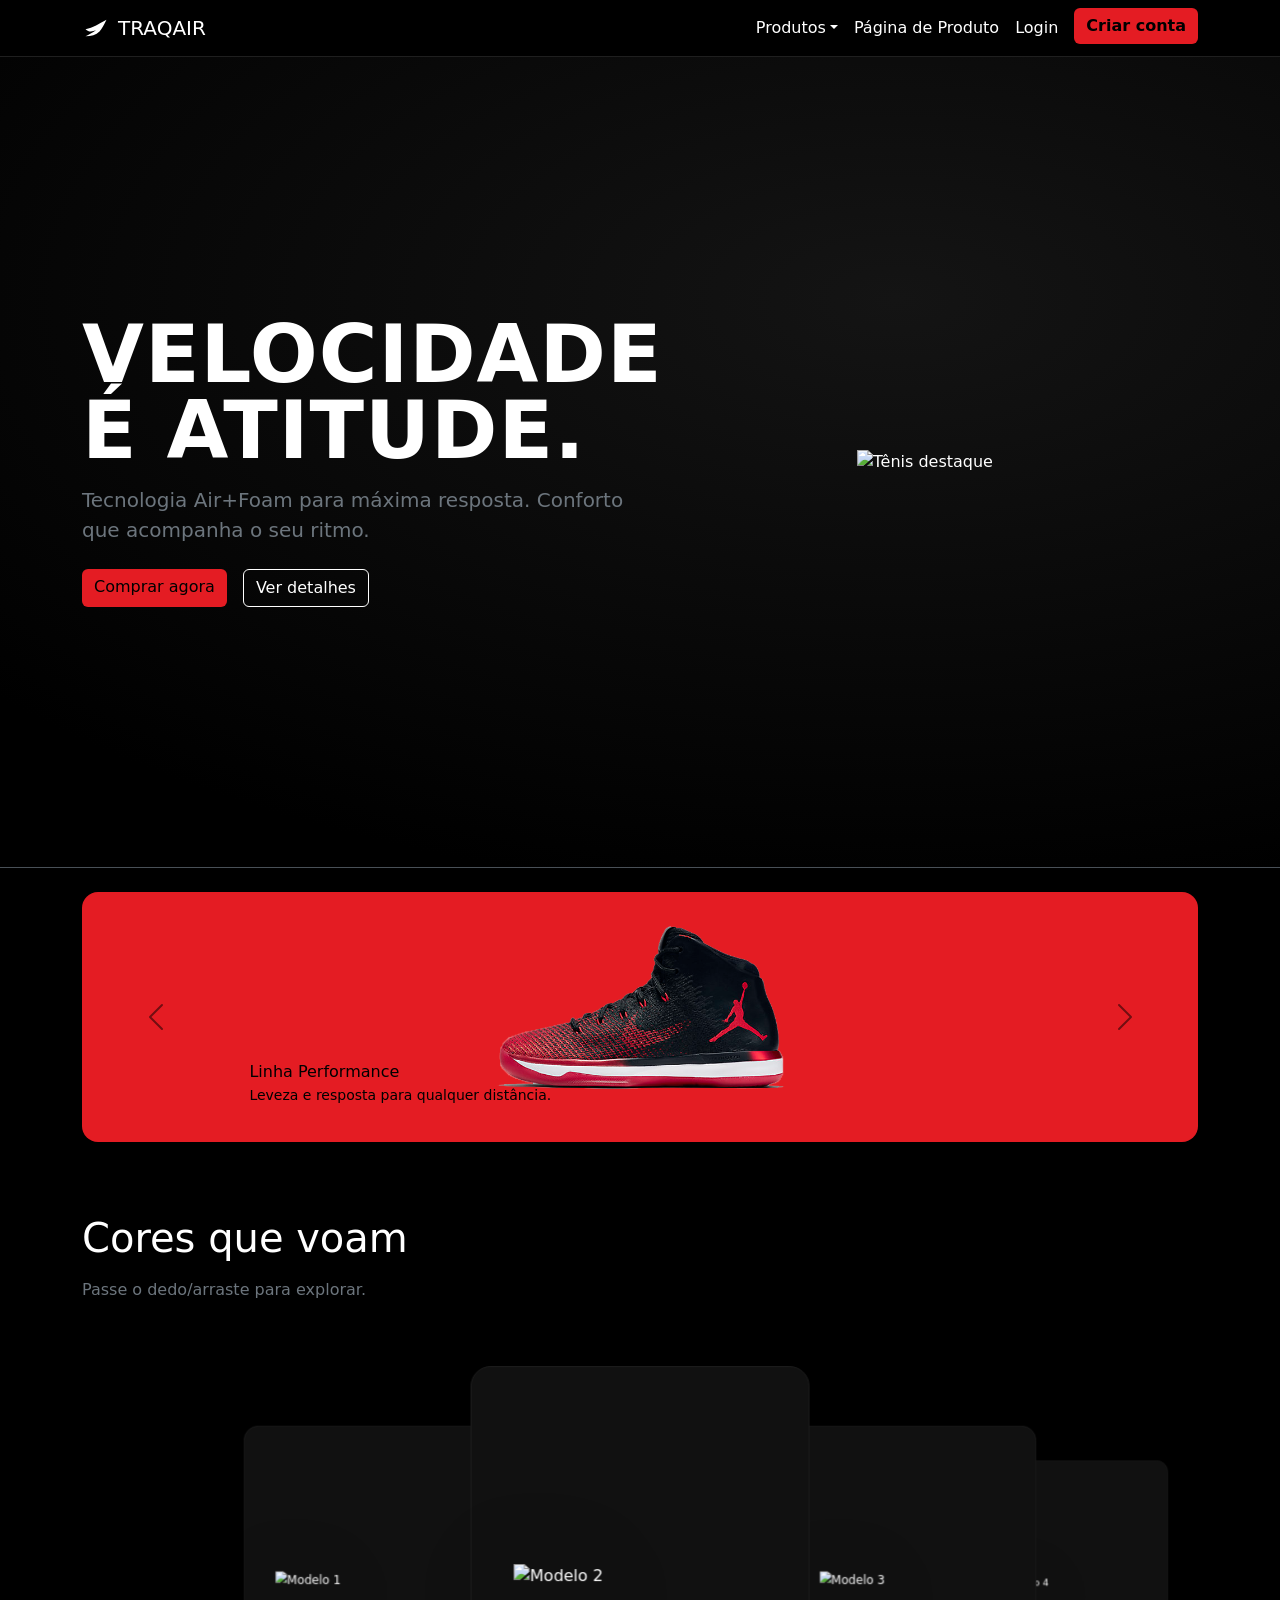
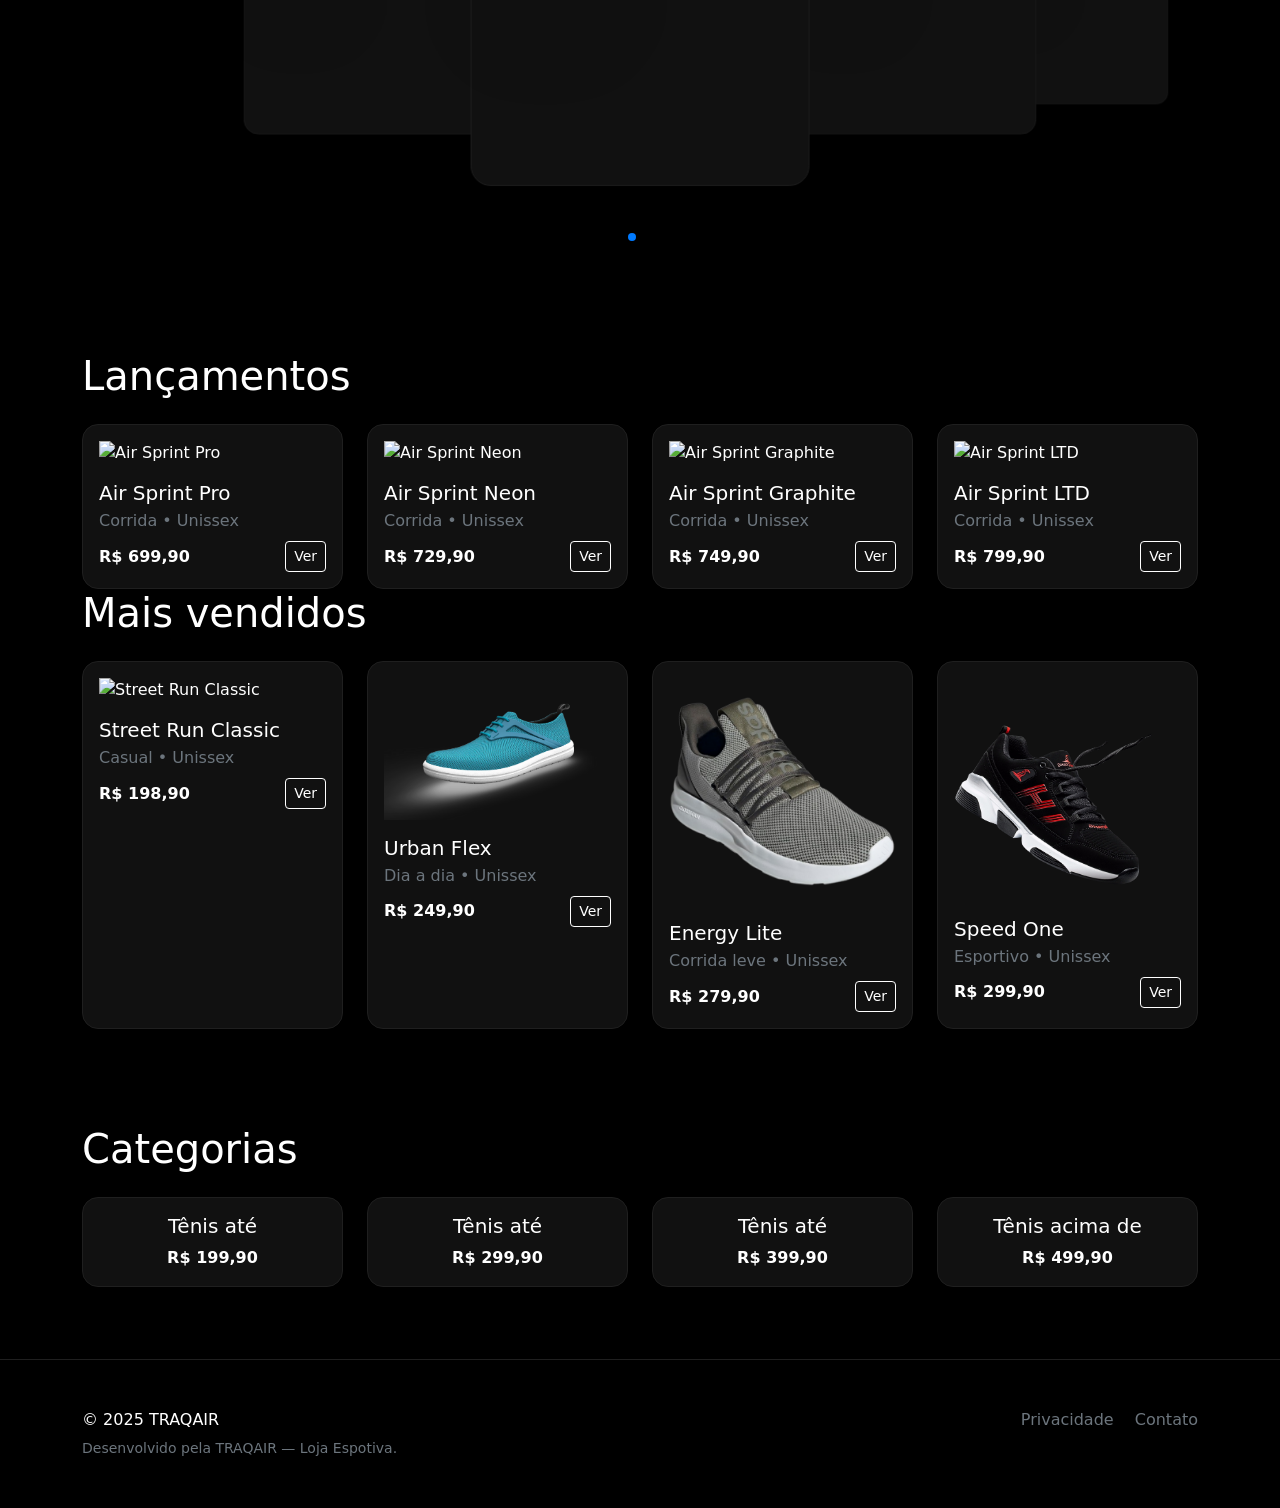
==== HTML/index.html @ 2da1ba77 "index" ====
<!doctype html>
<html lang="pt-br" data-bs-theme="dark">

<head>
  <meta charset="utf-8" />
  <meta name="viewport" content="width=device-width, initial-scale=1" />
  <title>TRAQAIR</title>

  <link rel="icon" type="image/png" href="/imagens/icon-favicon.png">
  <!-- Bootstrap 5 -->
  <link href="https://cdn.jsdelivr.net/npm/bootstrap@5.3.3/dist/css/bootstrap.min.css" rel="stylesheet">

  <!-- Swiper (carrossel moderno) -->
  <link rel="stylesheet" href="https://cdn.jsdelivr.net/npm/swiper@11/swiper-bundle.min.css" />
  <link rel="stylesheet" href="/CSS/style.css">

</head>

<body>

  <!-- NAVBAR -->
  <nav class="navbar navbar-expand-lg sticky-top border-bottom">
    <div class="container">
      <a class="navbar-brand d-flex align-items-center gap-2" href="index.html">
        <svg width="28" height="28" viewBox="0 0 24 24" fill="currentColor" role="img" aria-hidden="true">
          <path d="M3 13c7-1 10-4 18-8-2 4-4 8-6 10-3 3-7 4-12 4 3-1 6-3 9-5-3 1-6 2-9-1z" />
        </svg>
        <span>TRAQAIR</span>
      </a>

      <button class="navbar-toggler border-0" type="button" data-bs-toggle="collapse" data-bs-target="#navMain"
        aria-controls="navMain" aria-expanded="false" aria-label="Alternar navegação">
        <span class="navbar-toggler-icon"></span>
      </button>

      <div class="collapse navbar-collapse" id="navMain">
        <ul class="navbar-nav ms-auto mb-2 mb-lg-0">
          <li class="nav-item dropdown">
            <a class="nav-link dropdown-toggle" href="#" data-bs-toggle="dropdown" aria-expanded="false">Produtos</a>
            <ul class="dropdown-menu">
              <li><a class="dropdown-item" href="#lancamentos">Lançamentos</a></li>
              <li><a class="dropdown-item" href="#mais-vendidos">Mais vendidos</a></li>
              <li><a class="dropdown-item" href="categoria.html">Categorias</a></li>
            </ul>
          </li>
          <li class="nav-item"><a class="nav-link" href="produto.html">Página de Produto</a></li>
          <li class="nav-item"><a class="nav-link" href="#" data-bs-toggle="modal" data-bs-target="#authModal">Login</a></li>
          <li class="nav-item ms-lg-2">
            <a class="btn btn-accent fw-semibold" href="#" data-bs-toggle="modal" data-bs-target="#authModal">Criar conta</a>
          </li>
        </ul>
      </div>
    </div>
  </nav>

  <!-- HERO -->
  <header class="hero">
    <div class="container">
      <div class="row align-items-center g-4">
        <div class="col-12 col-lg-6 order-2 order-lg-1">
          <h1 class="display-1 mb-3">Velocidade<br>é atitude.</h1>
          <p class="lead text-secondary mb-4">Tecnologia Air+Foam para máxima resposta. Conforto que acompanha o seu ritmo.</p>
          <div class="hero-cta d-flex gap-3">
            <a class="btn btn-accent" href="#swiperShow">Comprar agora</a>
            <a class="btn btn-outline-contrast" href="#produto">Ver detalhes</a>
          </div>
        </div>
        <div class="col-12 col-lg-6 order-1 order-lg-2 text-center">
          <img src="https://pngimg.com/uploads/running_shoes/running_shoes_PNG5827.png" alt="Tênis destaque"
            class="img-fluid" loading="lazy">
        </div>
      </div>
    </div>
  </header>

  <!-- CAROUSEL BOOTSTRAP (banners) -->
<section class="py-4 border-top">
  <div id="promoCarousel" class="carousel slide container" data-bs-ride="carousel">
    <div class="carousel-inner rounded-4 overflow-hidden">
      <div class="carousel-item active">
        <div class="d-flex justify-content-center align-items-center" style="height: 250px; background:#e41c23;">
          <img src="/imagens/tenis-teste.png" class="d-block" style="max-height: 275px;" alt="Banner 1">
        </div>
        <div class="carousel-caption bottom-0 text-start">
          <h6 class="mb-1">Linha Performance</h6>
          <p class="small">Leveza e resposta para qualquer distância.</p>
        </div>
      </div>
      <div class="carousel-item">
        <div class="d-flex justify-content-center align-items-center" style="height: 250px; background:#e41c23;">
          <img src="/imagens/AIR+FORCE+1+(GS).png" class="d-block" style="max-height: 348px;
    margin-bottom: 74px;" alt="Banner 2">
        </div>
        <div class="carousel-caption bottom-0 text-start">
          <h6 class="mb-1">Linha Performance</h6>
          <p class="small">Leveza e resposta para qualquer distância.</p>
        </div>
      </div>
      <div class="carousel-item">
        <div class="d-flex justify-content-center align-items-center" style="height: 250px; background:#e41c23;">
          <img src="/imagens/Nike-Azul.webp " class="d-block" style="max-height: 300px;" alt="Banner 2">
        </div>
        <div class="carousel-caption bottom-0 text-start">
          <h6 class="mb-1">Linha Performance</h6>
          <p class="small">Leveza e resposta para qualquer distância.</p>
        </div>
      </div>
    </div>

    <button class="carousel-control-prev" type="button" data-bs-target="#promoCarousel" data-bs-slide="prev">
      <span class="carousel-control-prev-icon" aria-hidden="true"></span>
    </button>
    <button class="carousel-control-next" type="button" data-bs-target="#promoCarousel" data-bs-slide="next">
      <span class="carousel-control-next-icon" aria-hidden="true"></span>
    </button>
  </div>
</section>


  <!-- SWIPER COVERFLOW -->
  <section class="container py-5" id="swiperShow">
    <h2 class="h1 mb-3">Cores que voam</h2>
    <p class="text-secondary mb-4">Passe o dedo/arraste para explorar.</p>

    <div class="swiper mySwiper">
      <div class="swiper-wrapper">
        <div class="swiper-slide"><img src="https://pngimg.com/uploads/running_shoes/running_shoes_PNG5816.png" alt="Modelo 1" loading="lazy"></div>
        <div class="swiper-slide"><img src="https://pngimg.com/uploads/running_shoes/running_shoes_PNG5820.png" alt="Modelo 2" loading="lazy"></div>
        <div class="swiper-slide"><img src="https://pngimg.com/uploads/running_shoes/running_shoes_PNG5817.png" alt="Modelo 3" loading="lazy"></div>
        <div class="swiper-slide"><img src="https://pngimg.com/uploads/running_shoes/running_shoes_PNG5818.png" alt="Modelo 4" loading="lazy"></div>
      </div>
      <div class="swiper-pagination"></div>
    </div>
  </section>

  <!-- PRODUTOS -->
<section class="container py-5" id="lancamentos">
  <h2 class="h1 mb-4">Lançamentos</h2>
  <div class="row g-4">
    <!-- Produto 1 -->
    <div class="col-12 col-sm-6 col-lg-3 produto" data-preco="699.90">
      <div class="product-card p-3">
        <img src="https://pngimg.com/uploads/running_shoes/running_shoes_PNG5819.png" class="w-100 mb-3" alt="Air Sprint Pro" loading="lazy">
        <h3 class="h5 mb-1">Air Sprint Pro</h3>
        <p class="text-secondary mb-2">Corrida • Unissex</p>
        <div class="d-flex justify-content-between align-items-center">
          <strong class="price">R$ 699,90</strong>
          <a href="produto.html?produto=AirSprintPro" class="btn btn-sm btn-outline-contrast">Ver</a>
        </div>
      </div>
    </div>
    <!-- Produto 2 -->
    <div class="col-12 col-sm-6 col-lg-3 produto" data-preco="729.90">
      <div class="product-card p-3">
        <img src="https://pngimg.com/uploads/running_shoes/running_shoes_PNG5821.png" class="w-100 mb-3" alt="Air Sprint Neon" loading="lazy">
        <h3 class="h5 mb-1">Air Sprint Neon</h3>
        <p class="text-secondary mb-2">Corrida • Unissex</p>
        <div class="d-flex justify-content-between align-items-center">
          <strong class="price">R$ 729,90</strong>
          <a href="produto.html?produto=AirSprintNeon" class="btn btn-sm btn-outline-contrast">Ver</a>
        </div>
      </div>
    </div>
    <!-- Produto 3 -->
    <div class="col-12 col-sm-6 col-lg-3 produto" data-preco="749.90">
      <div class="product-card p-3">
        <img src="https://pngimg.com/uploads/running_shoes/running_shoes_PNG5822.png" class="w-100 mb-3" alt="Air Sprint Graphite" loading="lazy">
        <h3 class="h5 mb-1">Air Sprint Graphite</h3>
        <p class="text-secondary mb-2">Corrida • Unissex</p>
        <div class="d-flex justify-content-between align-items-center">
          <strong class="price">R$ 749,90</strong>
          <a href="produto.html?produto=AirSprintGraphite" class="btn btn-sm btn-outline-contrast">Ver</a>
        </div>
      </div>
    </div>
    <!-- Produto 4 -->
    <div class="col-12 col-sm-6 col-lg-3 produto" data-preco="799.90">
      <div class="product-card p-3">
        <img src="https://pngimg.com/uploads/running_shoes/running_shoes_PNG5826.png" class="w-100 mb-3" alt="Air Sprint LTD" loading="lazy">
        <h3 class="h5 mb-1">Air Sprint LTD</h3>
        <p class="text-secondary mb-2">Corrida • Unissex</p>
        <div class="d-flex justify-content-between align-items-center">
          <strong class="price">R$ 799,90</strong>
          <a href="produto.html?produto=AirSprintLTD" class="btn btn-sm btn-outline-contrast">Ver</a>
        </div>
      </div>
    </div>
  </div>

  <h2 class="h1 mb-4" id="mais-vendidos">Mais vendidos</h2>
  <div class="row g-4">
    <div class="col-12 col-sm-6 col-lg-3 produto" data-preco="189.90">
      <div class="product-card p-3">
        <img src="https://pngimg.com/uploads/running_shoes/running_shoes_PNG5827.png" class="w-100 mb-3" alt="Street Run Classic" loading="lazy">
        <h3 class="h5 mb-1">Street Run Classic</h3>
        <p class="text-secondary mb-2">Casual • Unissex</p>
        <div class="d-flex justify-content-between align-items-center">
          <strong class="price">R$ 198,90</strong>
          <a href="#" class="btn btn-sm btn-outline-contrast">Ver</a>
        </div>
      </div>
    </div>
    <div class="col-12 col-sm-6 col-lg-3 produto" data-preco="249.90">
      <div class="product-card p-3">
        <img src="../imagens/UrbanFlex-tenis.png" class="w-100 mb-3" alt="Urban Flex" loading="lazy">
        <h3 class="h5 mb-1">Urban Flex</h3>
        <p class="text-secondary mb-2">Dia a dia • Unissex</p>
        <div class="d-flex justify-content-between align-items-center">
          <strong class="price">R$ 249,90</strong>
          <a href="#" class="btn btn-sm btn-outline-contrast">Ver</a>
        </div>
      </div>
    </div>
    <div class="col-12 col-sm-6 col-lg-3 produto" data-preco="279.90">
      <div class="product-card p-3">
        <img src="/imagens/energy-tenis.png" class="w-100 mb-3" alt="Energy Lite" loading="lazy">
        <h3 class="h5 mb-1">Energy Lite</h3>
        <p class="text-secondary mb-2">Corrida leve • Unissex</p>
        <div class="d-flex justify-content-between align-items-center">
          <strong class="price">R$ 279,90</strong>
          <a href="#" class="btn btn-sm btn-outline-contrast">Ver</a>
        </div>
      </div>
    </div>
    <div class="col-12 col-sm-6 col-lg-3 produto" data-preco="299.90">
      <div class="product-card p-3">
        <img src="/imagens/speed-one.png" class="w-100 mb-3" alt="Speed One" loading="lazy">
        <h3 class="h5 mb-1">Speed One</h3>
        <p class="text-secondary mb-2">Esportivo • Unissex</p>
        <div class="d-flex justify-content-between align-items-center">
          <strong class="price">R$ 299,90</strong>
          <a href="#" class="btn btn-sm btn-outline-contrast">Ver</a>
        </div>
      </div>
    </div>
  </div>
</section>

<section class="container py-5" id="categorias">
  <h2 class="h1 mb-4">Categorias</h2>
  <div class="row g-4">

    <!-- Categoria 1 -->
    <div class="col-12 col-sm-6 col-lg-3">
      <div class="product-card p-3 text-center categoria" data-faixa="ate199">
        <h3 class="h5 mb-2">Tênis até</h3>
        <strong class="price">R$ 199,90</strong>
      </div>
    </div>

    <!-- Categoria 2 -->
    <div class="col-12 col-sm-6 col-lg-3">
      <div class="product-card p-3 text-center categoria" data-faixa="ate299">
        <h3 class="h5 mb-2">Tênis até</h3>
        <strong class="price">R$ 299,90</strong>
      </div>
    </div>

    <!-- Categoria 3 -->
    <div class="col-12 col-sm-6 col-lg-3">
      <div class="product-card p-3 text-center categoria" data-faixa="ate399">
        <h3 class="h5 mb-2">Tênis até</h3>
        <strong class="price">R$ 399,90</strong>
      </div>
    </div>

    <!-- Categoria 4 -->
    <div class="col-12 col-sm-6 col-lg-3">
      <div class="product-card p-3 text-center categoria" data-faixa="acima499">
        <h3 class="h5 mb-2">Tênis acima de</h3>
        <strong class="price">R$ 499,90</strong>
      </div>
    </div>

  </div>

  <!-- Aqui aparecerão os produtos filtrados -->
  <div class="row g-4 mt-4" id="produtos-filtrados"></div>
</section>



  <!-- RODAPÉ -->
  <footer class="py-5">
    <div class="container">
      <div class="row gy-3">
        <div class="col-12 col-md-6">
          <p class="mb-1">© 2025 TRAQAIR</p>
          <small class="text-secondary">Desenvolvido pela TRAQAIR — Loja Espotiva.</small>
        </div>
        <div class="col-12 col-md-6 text-md-end">
          <a href="#" class="me-3 text-decoration-none text-secondary">Privacidade</a>
          <a href="https://github.com/PauloVieira47/Site-Estatico-Traqair.git" class="text-decoration-none text-secondary">Contato</a>
        </div>
      </div>
    </div>
  </footer>



  <!-- MODAL LOGIN/CADASTRO -->
  <div class="modal fade" id="authModal" tabindex="-1" aria-hidden="true">
    <div class="modal-dialog modal-dialog-centered">
      <div class="modal-content" style="background:var(--bg); border:1px solid var(--border);">
        <div class="modal-header">
          <h5 class="modal-title">Entrar ou criar conta</h5>
          <button type="button" class="btn-close" data-bs-dismiss="modal" aria-label="Fechar"></button>
        </div>
        <div class="modal-body">
          <!-- Tabs -->
          <ul class="nav nav-tabs mb-3" role="tablist">
            <li class="nav-item">
              <button class="nav-link active" data-bs-toggle="tab" data-bs-target="#loginTab" role="tab">Login</button>
            </li>
            <li class="nav-item">
              <button class="nav-link" data-bs-toggle="tab" data-bs-target="#signupTab" role="tab">Cadastro</button>
            </li>
          </ul>

          <div class="tab-content">
            <!-- LOGIN -->
            <div class="tab-pane fade show active" id="loginTab" role="tabpanel">
              <form id="loginForm" novalidate>
                <div class="mb-3">
                  <label class="form-label">E-mail</label>
                  <input type="email" class="form-control email-validate" required>
                  <div class="invalid-feedback">Digite um e-mail válido.</div>
                </div>
                <div class="mb-3 position-relative">
                  <label class="form-label">Senha</label>
                  <div class="input-group">
                    <input type="password" class="form-control" required>
                    <button class="btn btn-outline-secondary toggle-password" type="button">👁️</button>
                  </div>
                  <div class="invalid-feedback">Digite sua senha.</div>
                </div>
                <div class="d-flex justify-content-between align-items-center">
                  <button type="submit" class="btn btn-accent">Entrar</button>
                  <a href="#" class="small" data-bs-toggle="modal" data-bs-target="#forgotPasswordModal" data-bs-dismiss="modal">Esqueci minha senha</a>
                </div>
              </form>
            </div>

            <!-- CADASTRO -->
            <div class="tab-pane fade" id="signupTab" role="tabpanel">
              <form id="signupForm" novalidate>
                <div class="row g-3">
                  <div class="col-12 col-md-6">
                    <label class="form-label">Nome</label>
                    <input type="text" class="form-control" required>
                    <div class="invalid-feedback">Digite seu nome.</div>
                  </div>
                  <div class="col-12 col-md-6">
                    <label class="form-label">Sobrenome</label>
                    <input type="text" class="form-control" required>
                    <div class="invalid-feedback">Digite seu sobrenome.</div>
                  </div>
                  <div class="col-12">
                    <label class="form-label">E-mail</label>
                    <input type="email" class="form-control email-validate" required>
                    <div class="invalid-feedback">Digite um e-mail válido.</div>
                  </div>
                 <div class="input-group">
    <input type="password" id="signupPassword" class="form-control" minlength="6" required>
    <button class="btn btn-outline-secondary toggle-password" type="button">👁️</button>
    <div class="invalid-feedback">A senha deve ter pelo menos 6 caracteres.</div>
  </div>
</div>

<div class="col-12">
  <label class="form-label">Confirmar Senha</label>
  <div class="input-group">
    <input type="password" id="signupConfirmPassword" class="form-control" required>
    <button class="btn btn-outline-secondary toggle-password" type="button">👁️</button>
    <div class="invalid-feedback">As senhas não coincidem.</div>
  </div>


                    <div class="invalid-feedback">As senhas não coincidem.</div>
                  </div>
                </div>
                <div class="d-grid mt-3">
                  <button type="submit" class="btn btn-accent">Criar conta</button>
                </div>
              </form>
            </div>
          </div>
        </div>
      </div>
    </div>
  </div>

  <!-- MODAL ESQUECI MINHA SENHA -->
  <div class="modal fade" id="forgotPasswordModal" tabindex="-1" aria-hidden="true">
    <div class="modal-dialog modal-dialog-centered">
      <div class="modal-content" style="background:var(--bg); border:1px solid var(--border);">
        <div class="modal-header">
          <h5 class="modal-title">Recuperar senha</h5>
          <button type="button" class="btn-close" data-bs-dismiss="modal" aria-label="Fechar"></button>
        </div>
        <div class="modal-body">
          <form id="forgotForm" novalidate>
            <div class="mb-3">
           
                    <label class="form-label">E-mail</label>
                   <input type="email" id="forgotEmail" name="email" class="form-control email-validate" required>

                    <div class="invalid-feedback">Digite um e-mail válido.</div>
                  </div>
            </div>
            <div class="d-grid">
              <button type="submit" class="btn btn-accent">Enviar link de recuperação</button>
            </div>
          </form>
          <div class="alert alert-success mt-3 d-none" id="forgotSuccess">
            ✅ Se este e-mail estiver cadastrado, você receberá instruções de recuperação.
          </div>
        </div>
      </div>
    </div>
  </div>

  <!-- JS -->
  <script src="https://cdn.jsdelivr.net/npm/bootstrap@5.3.3/dist/js/bootstrap.bundle.min.js"></script>
  <script src="https://cdn.jsdelivr.net/npm/swiper@11/swiper-bundle.min.js"></script>
  <script src="/JS/script.js"></script>
  <script src="/JS/validacoes.js"></script>
</body>

</html>
---- CSS/style.css ----
/* =========================
   Temas (dark / light)
==========================*/
:root
 {
  --bg: #000;
  --bg-soft: #111;
  --txt: #fff;
  --muted: #bdbdbd;
  --accent: #e41c23;
  --border: #1f1f1f;
  --shadow: rgba(0, 0, 0, .4)
}


/* DARK THEME */
[data-bs-theme="dark"],
:root {
  background-color: #000;
  color: #fff;
}

[data-bs-theme="dark"] html,
[data-bs-theme="dark"] body {
  background: #000;
  color: #fff;
}

[data-bs-theme="dark"] .navbar {
  background-color: #000 !important;
  border-color: #1f1f1f !important;
}

[data-bs-theme="dark"] .navbar,
[data-bs-theme="dark"] .navbar .nav-link,
[data-bs-theme="dark"] .navbar .navbar-brand {
  color: #fff;
}

[data-bs-theme="dark"] .dropdown-menu {
  background: #111;
  color: #fff;
  border-color: #1f1f1f;
  box-shadow: 0 12px 32px rgba(0, 0, 0, .4);
}

[data-bs-theme="dark"] .dropdown-item {
  color: #fff;
}

[data-bs-theme="dark"] .dropdown-item:hover {
  background: rgba(127, 127, 127, .12);
  color: #fff;
}

/* LIGHT THEME */
[data-bs-theme="light"] {
  background-color: #fff;
  color: #111;
}

[data-bs-theme="light"] html,
[data-bs-theme="light"] body {
  background: #fff;
  color: #111;
}

[data-bs-theme="light"] .navbar {
  background-color: #fff !important;
  border-color: #e5e7eb !important;
}

[data-bs-theme="light"] .navbar,
[data-bs-theme="light"] .navbar .nav-link,
[data-bs-theme="light"] .navbar .navbar-brand {
  color: #111;
}

[data-bs-theme="light"] .dropdown-menu {
  background: #f7f7f9;
  color: #111;
  border-color: #e5e7eb;
  box-shadow: 0 12px 32px rgba(0, 0, 0, .08);
}

[data-bs-theme="light"] .dropdown-item {
  color: #111;
}

[data-bs-theme="light"] .dropdown-item:hover {
  background: rgba(127, 127, 127, .12);
  color: #111;
}

/* =========================
   Botões
==========================*/
.btn-accent {
  background: #e41c23;
  color: #000;
  border: none;
}

.btn-accent:hover {
  transform: translateY(-2px);
  box-shadow: 0 8px 24px rgba(228, 28, 35, .35);
}

.btn-outline-contrast {
  background: transparent;
  border: 1px solid currentColor;
}

[data-bs-theme="dark"] .btn-outline-contrast {
  color: #fff;
}

[data-bs-theme="light"] .btn-outline-contrast {
  color: #111;
}

.btn-outline-contrast:hover {
  background: rgba(127, 127, 127, .12);
  color: #fff;
}

/* =========================
   Hero
==========================*/
.hero {
  min-height: 90dvh;
  display: grid;
  place-items: center;
  background: radial-gradient(1200px 600px at 70% 30%, #141414, #000);
  overflow: hidden;
}

[data-bs-theme="light"] .hero {
  background: radial-gradient(1200px 600px at 70% 30%, #f4f5f7, #ffffff);
}

.hero .display-1 {
  font-weight: 900;
  letter-spacing: 1px;
  text-transform: uppercase;
  line-height: .95;
}

/* =========================
   Product Cards
==========================*/
.product-card {
  background: #111;
  border: 1px solid #1f1f1f;
  border-radius: 16px;
  overflow: hidden;
  transition: transform .2s ease, box-shadow .2s ease, border-color .2s ease;
  height: 100%;
}

.product-card:hover {
  transform: translateY(-4px);
  box-shadow: 0 12px 32px rgba(0, 0, 0, .4);
  border-color: rgba(127, 127, 127, .25);
}

.product-card img {
  transition: transform .35s ease;
}

.product-card:hover img {
  transform: scale(1.04) rotate(-.5deg);
}

/* =========================
   Swiper
==========================*/
.swiper {
  width: 100%;
  padding: 40px 0 70px 0;
}

.swiper-slide {
  background: #111;
  border-radius: 20px;
  display: flex;
  align-items: center;
  justify-content: center;
  height: 420px;
  border: 1px solid #1f1f1f;
}

.swiper-slide img {
  width: 75%;
  height: auto;
  object-fit: contain;
  filter: drop-shadow(0 24px 48px rgba(0, 0, 0, .6));
  transition: transform .3s ease;
}

.swiper-slide:hover img {
  transform: translateY(-6px);
}

/* =========================
   Rodapé
==========================*/
footer {
  background: #000;
  border-top: 1px solid #1f1f1f;
}

[data-bs-theme="light"] footer {
  background: #fff;
  border-top: 1px solid #e5e7eb;
}

/* =========================
   Toggle Tema
==========================*/
.theme-toggle {
  position: fixed;
  right: 16px;
  bottom: 16px;
  z-index: 1040;
  background: #fff;
  color: #000;
  border-radius: 999px;
  padding: .6rem .9rem;
  cursor: pointer;
  user-select: none;
  box-shadow: 0 10px 30px rgba(0, 0, 0, .35);
}

[data-bs-theme="light"] .theme-toggle {
  background: #000;
  color: #fff;
}


.modal-content {
  background: var(--bg);
  color: var(--txt);
  border: 1px solid var(--border)
}

.qv-img {
  background: var(--bg-soft);
  border: 1px solid var(--border);
  border-radius: 12px
}
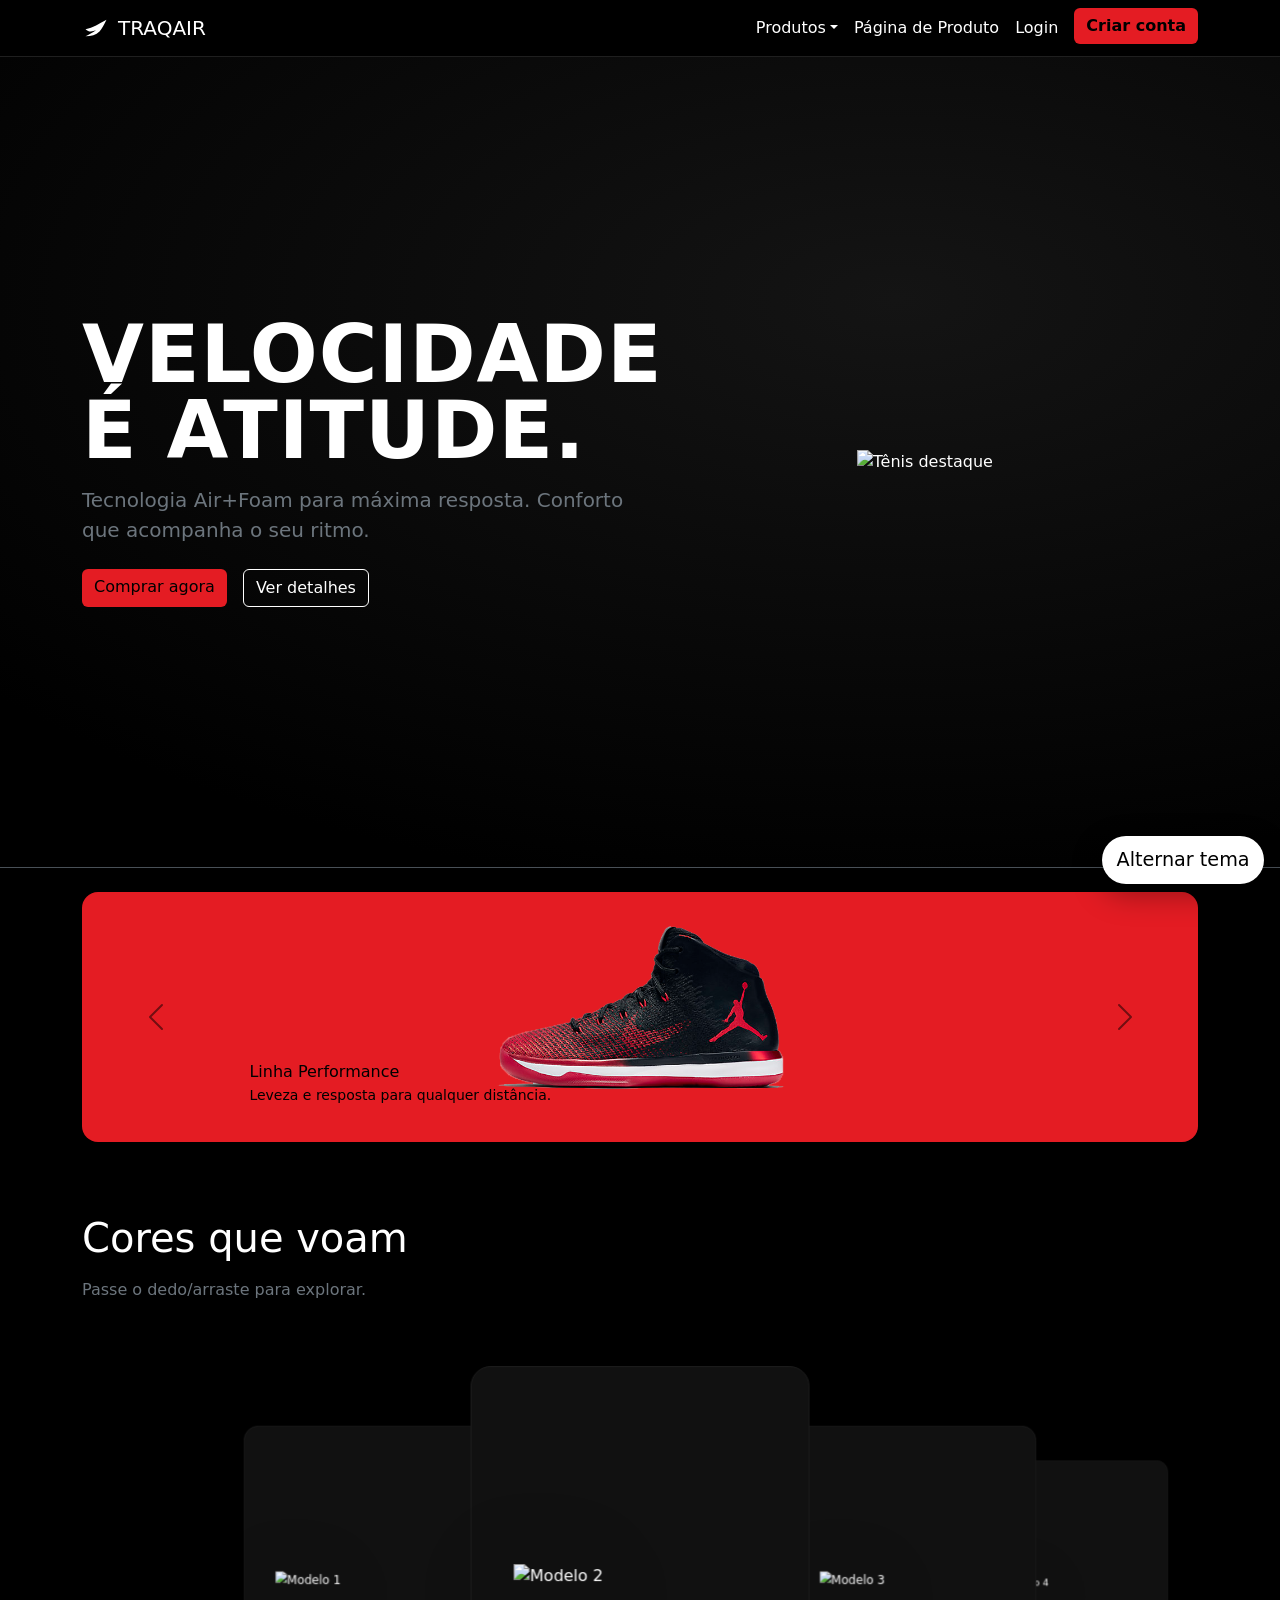
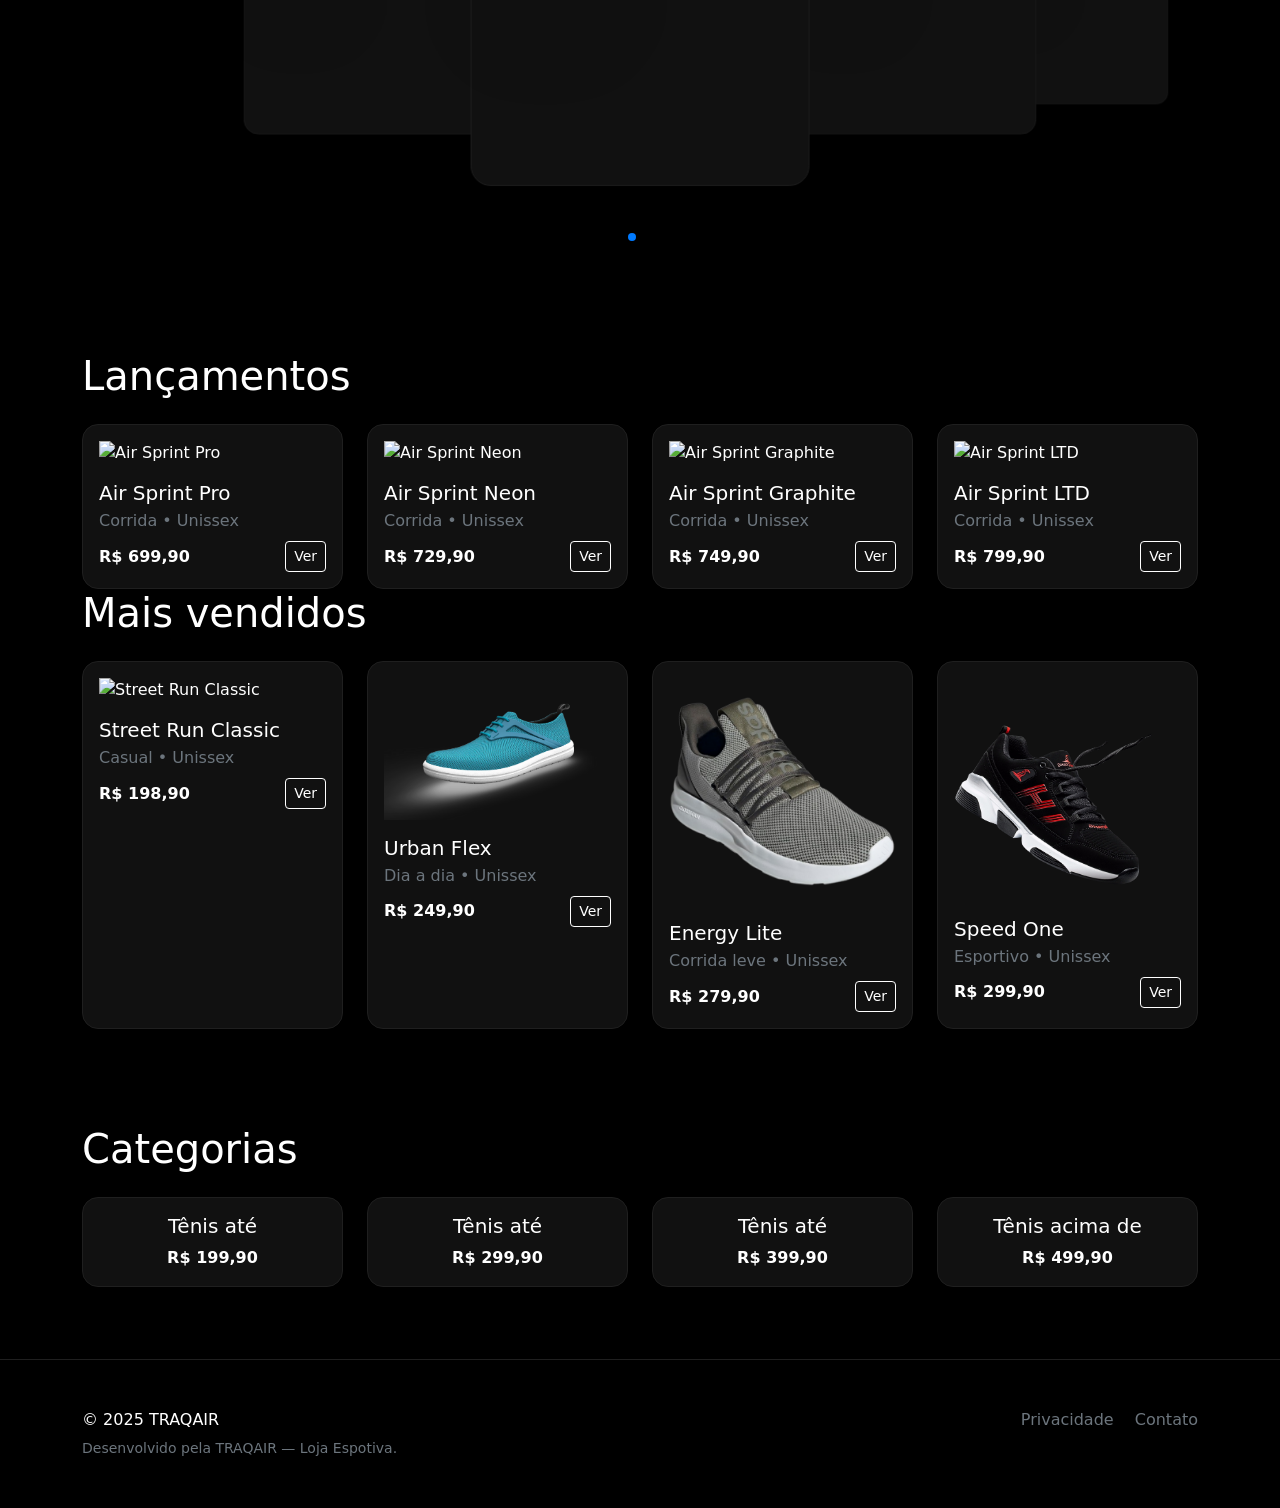
==== commit e9bef0f9: "index" ====
--- a/HTML/index.html
+++ b/HTML/index.html
@@ -79,7 +79,7 @@
     <div class="carousel-inner rounded-4 overflow-hidden">
       <div class="carousel-item active">
         <div class="d-flex justify-content-center align-items-center" style="height: 250px; background:#e41c23;">
-          <img src="/imagens/tenis-teste.png" class="d-block" style="max-height: 275px;" alt="Banner 1">
+          <img src="../imagens/tenis-teste.png" class="d-block" style="max-height: 275px;" alt="Banner 1">
         </div>
         <div class="carousel-caption bottom-0 text-start">
           <h6 class="mb-1">Linha Performance</h6>
@@ -201,6 +201,7 @@
       </div>
     </div>
     <div class="col-12 col-sm-6 col-lg-3 produto" data-preco="249.90">
+
       <div class="product-card p-3">
         <img src="../imagens/UrbanFlex-tenis.png" class="w-100 mb-3" alt="Urban Flex" loading="lazy">
         <h3 class="h5 mb-1">Urban Flex</h3>
@@ -360,6 +361,8 @@
                     <input type="email" class="form-control email-validate" required>
                     <div class="invalid-feedback">Digite um e-mail válido.</div>
                   </div>
+                  
+  <label class="form-label"> Senha</label>
                  <div class="input-group">
     <input type="password" id="signupPassword" class="form-control" minlength="6" required>
     <button class="btn btn-outline-secondary toggle-password" type="button">👁️</button>
@@ -368,7 +371,7 @@
 </div>
 
 <div class="col-12">
-  <label class="form-label">Confirmar Senha</label>
+  <label class="form-label">Confirme sua Senha</label>
   <div class="input-group">
     <input type="password" id="signupConfirmPassword" class="form-control" required>
     <button class="btn btn-outline-secondary toggle-password" type="button">👁️</button>
@@ -420,6 +423,10 @@
     </div>
   </div>
 
+   <!-- Toggle tema -->
+  <div class="theme-toggle" id="themeToggle" role="button" aria-pressed="false" aria-label="Alternar tema">Alternar tema</div>
+
+
   <!-- JS -->
   <script src="https://cdn.jsdelivr.net/npm/bootstrap@5.3.3/dist/js/bootstrap.bundle.min.js"></script>
   <script src="https://cdn.jsdelivr.net/npm/swiper@11/swiper-bundle.min.js"></script>
--- a/CSS/style.css
+++ b/CSS/style.css
@@ -1,17 +1,26 @@
 /* =========================
    Temas (dark / light)
 ==========================*/
-:root
- {
+:root,
+[data-bs-theme="dark"] {
   --bg: #000;
   --bg-soft: #111;
   --txt: #fff;
   --muted: #bdbdbd;
   --accent: #e41c23;
   --border: #1f1f1f;
-  --shadow: rgba(0, 0, 0, .4)
-}
-
+  --shadow: rgba(0,0,0,.4);
+}
+
+[data-bs-theme="light"] {
+  --bg: #fff;
+  --bg-soft: #f7f7f9;
+  --txt: #111;
+  --muted: #6c757d;
+  --accent: #e41c23;
+  --border: #e5e7eb;
+  --shadow: rgba(0,0,0,.08);
+}
 
 /* DARK THEME */
 [data-bs-theme="dark"],
@@ -20,7 +29,6 @@
   color: #fff;
 }
 
-[data-bs-theme="dark"] html,
 [data-bs-theme="dark"] body {
   background: #000;
   color: #fff;
@@ -59,7 +67,6 @@
   color: #111;
 }
 
-[data-bs-theme="light"] html,
 [data-bs-theme="light"] body {
   background: #fff;
   color: #111;
@@ -112,8 +119,10 @@
 }
 
 [data-bs-theme="dark"] .btn-outline-contrast {
-  color: #fff;
-}
+ 
+  color: #fff;
+}
+
 
 [data-bs-theme="light"] .btn-outline-contrast {
   color: #111;
@@ -124,6 +133,10 @@
   color: #fff;
 }
 
+[data-bs-theme="light"] .btn-outline-contrast:hover  {
+  background: #000000 !important;
+  color: #fff;
+}
 /* =========================
    Hero
 ==========================*/
@@ -149,6 +162,14 @@
 /* =========================
    Product Cards
 ==========================*/
+[data-bs-theme="light"] .product-card {
+  background: #fff;
+  border:2px solid #030303;
+}
+[data-bs-theme="light"] .product-card:hover {
+  border:3px solid #030303;
+  box-shadow: 0 12px 32px rgb(0, 0, 0);
+}
 .product-card {
   background: #111;
   border: 1px solid #1f1f1f;
@@ -178,6 +199,11 @@
 .swiper {
   width: 100%;
   padding: 40px 0 70px 0;
+}
+
+[data-bs-theme="light"] .swiper-slide {
+  background: #dddddd;
+  border:2px solid #000000
 }
 
 .swiper-slide {
@@ -230,13 +256,13 @@
   cursor: pointer;
   user-select: none;
   box-shadow: 0 10px 30px rgba(0, 0, 0, .35);
+  font-size: 1.2rem;
 }
 
 [data-bs-theme="light"] .theme-toggle {
   background: #000;
   color: #fff;
 }
-
 
 .modal-content {
   background: var(--bg);
@@ -248,4 +274,4 @@
   background: var(--bg-soft);
   border: 1px solid var(--border);
   border-radius: 12px
-}+}
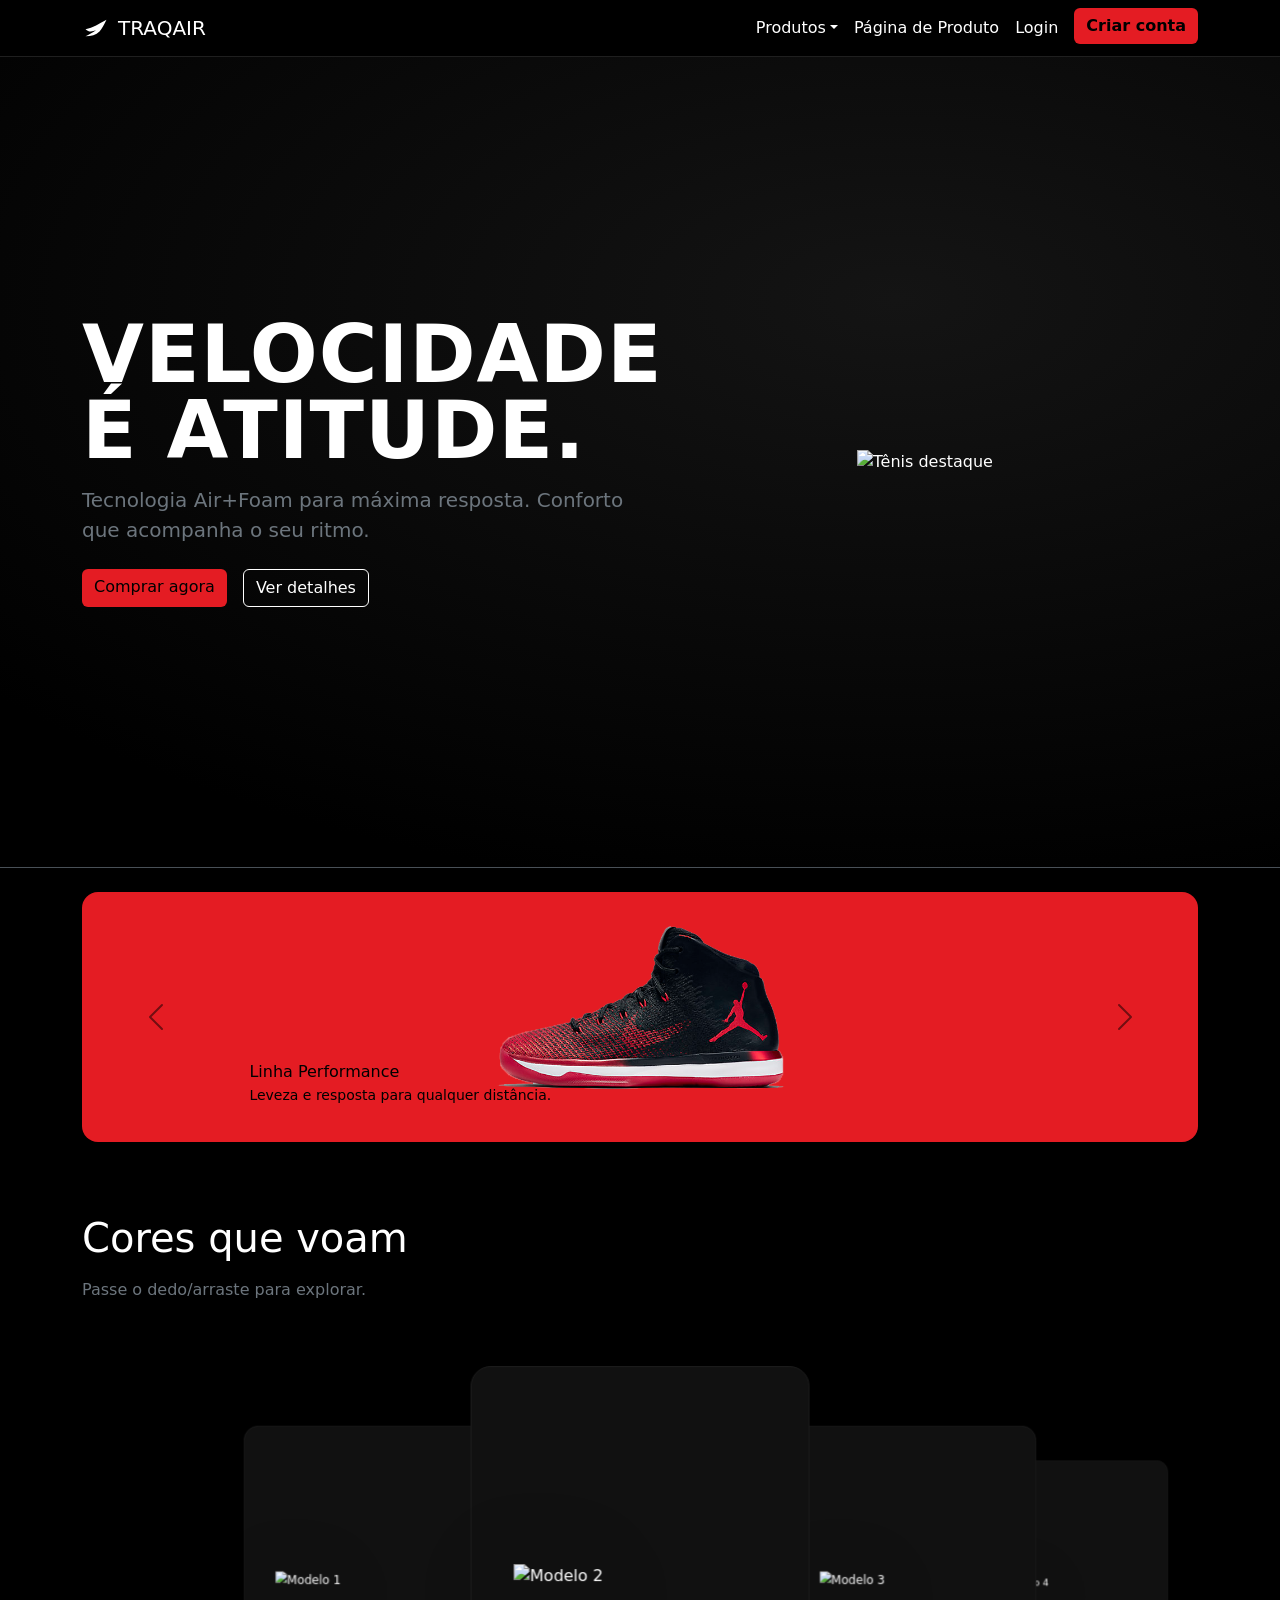
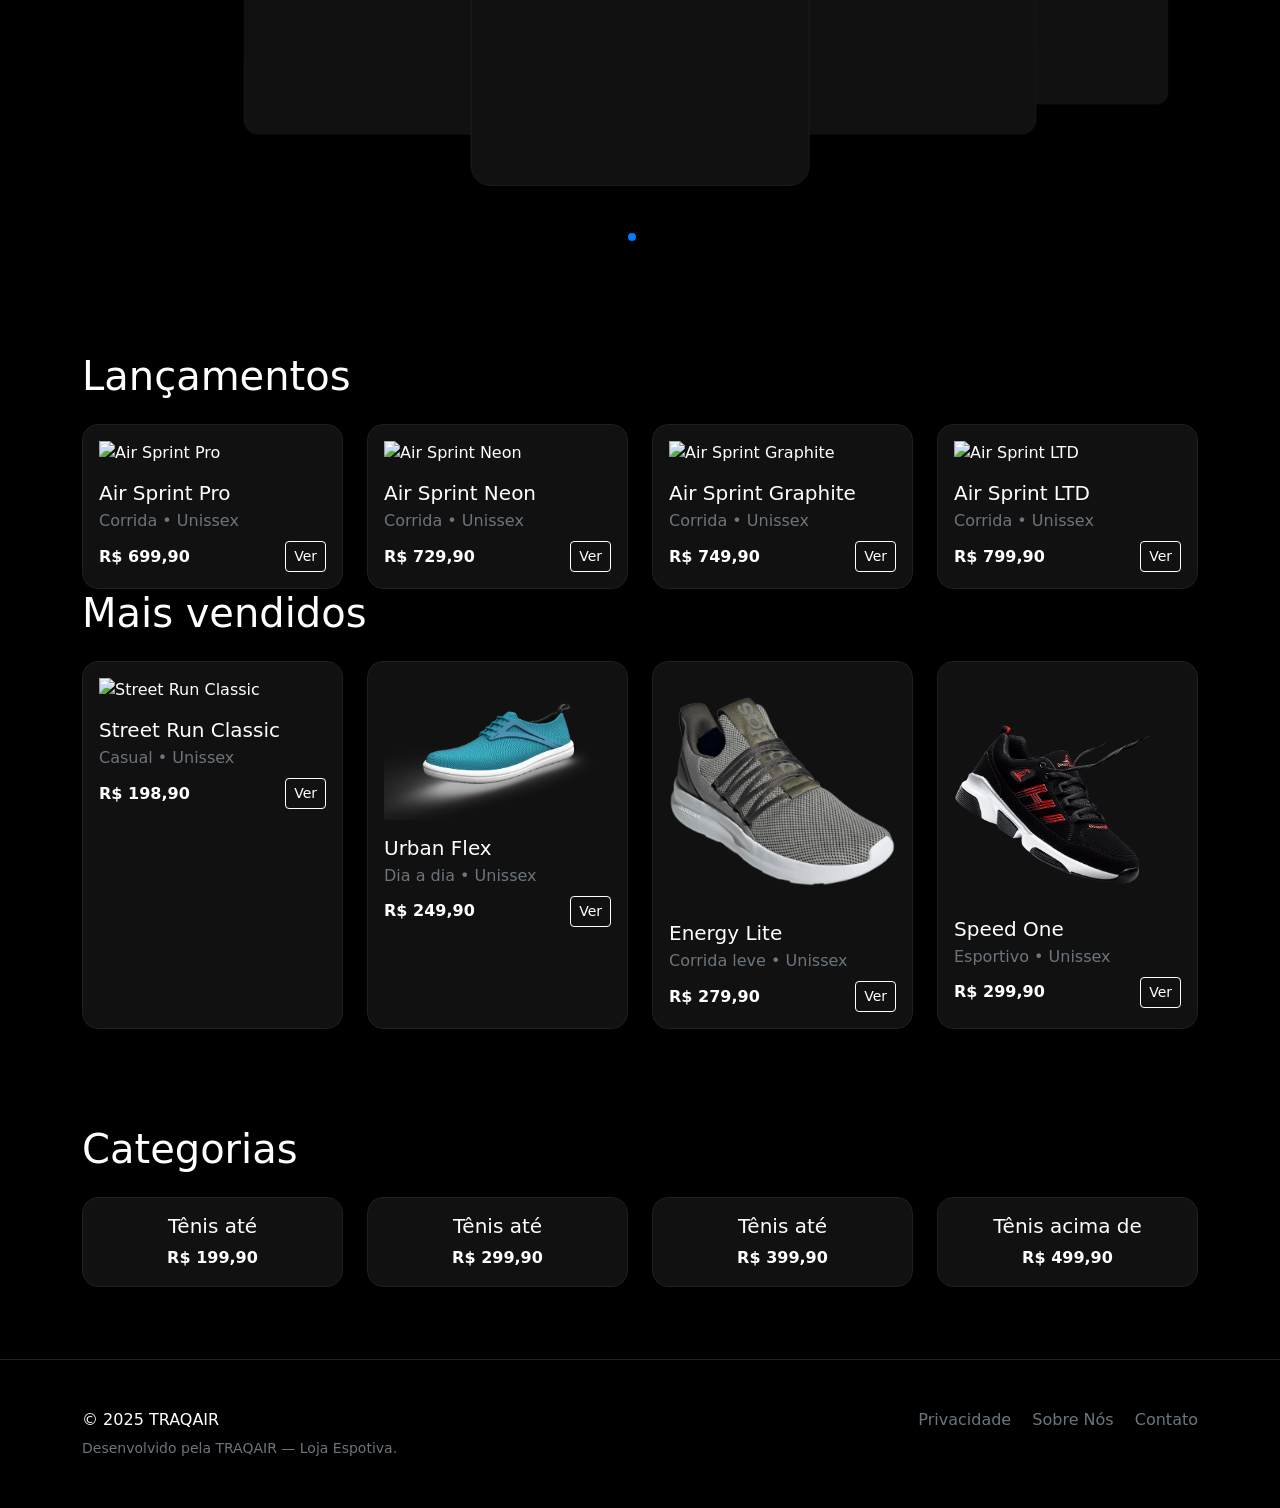
==== commit 792cfe0a: "modificaçoes" ====
--- a/HTML/index.html
+++ b/HTML/index.html
@@ -44,9 +44,11 @@
             </ul>
           </li>
           <li class="nav-item"><a class="nav-link" href="produto.html">Página de Produto</a></li>
-          <li class="nav-item"><a class="nav-link" href="#" data-bs-toggle="modal" data-bs-target="#authModal">Login</a></li>
+          <li class="nav-item"><a class="nav-link" href="#" data-bs-toggle="modal" data-bs-target="#authModal">Login</a>
+          </li>
           <li class="nav-item ms-lg-2">
-            <a class="btn btn-accent fw-semibold" href="#" data-bs-toggle="modal" data-bs-target="#authModal">Criar conta</a>
+            <a class="btn btn-accent fw-semibold" href="#" data-bs-toggle="modal" data-bs-target="#authModal">Criar
+              conta</a>
           </li>
         </ul>
       </div>
@@ -59,10 +61,11 @@
       <div class="row align-items-center g-4">
         <div class="col-12 col-lg-6 order-2 order-lg-1">
           <h1 class="display-1 mb-3">Velocidade<br>é atitude.</h1>
-          <p class="lead text-secondary mb-4">Tecnologia Air+Foam para máxima resposta. Conforto que acompanha o seu ritmo.</p>
+          <p class="lead text-secondary mb-4">Tecnologia Air+Foam para máxima resposta. Conforto que acompanha o seu
+            ritmo.</p>
           <div class="hero-cta d-flex gap-3">
-            <a class="btn btn-accent" href="#swiperShow">Comprar agora</a>
-            <a class="btn btn-outline-contrast" href="#produto">Ver detalhes</a>
+            <a class="btn btn-accent" href="#" data-bs-toggle="modal" data-bs-target="#authModal">Comprar agora</a>
+            <a class="btn btn-outline-contrast" href="#lancamentos">Ver detalhes</a>
           </div>
         </div>
         <div class="col-12 col-lg-6 order-1 order-lg-2 text-center">
@@ -74,47 +77,47 @@
   </header>
 
   <!-- CAROUSEL BOOTSTRAP (banners) -->
-<section class="py-4 border-top">
-  <div id="promoCarousel" class="carousel slide container" data-bs-ride="carousel">
-    <div class="carousel-inner rounded-4 overflow-hidden">
-      <div class="carousel-item active">
-        <div class="d-flex justify-content-center align-items-center" style="height: 250px; background:#e41c23;">
-          <img src="../imagens/tenis-teste.png" class="d-block" style="max-height: 275px;" alt="Banner 1">
-        </div>
-        <div class="carousel-caption bottom-0 text-start">
-          <h6 class="mb-1">Linha Performance</h6>
-          <p class="small">Leveza e resposta para qualquer distância.</p>
-        </div>
-      </div>
-      <div class="carousel-item">
-        <div class="d-flex justify-content-center align-items-center" style="height: 250px; background:#e41c23;">
-          <img src="/imagens/AIR+FORCE+1+(GS).png" class="d-block" style="max-height: 348px;
+  <section class="py-4 border-top">
+    <div id="promoCarousel" class="carousel slide container" data-bs-ride="carousel">
+      <div class="carousel-inner rounded-4 overflow-hidden">
+        <div class="carousel-item active">
+          <div class="d-flex justify-content-center align-items-center" style="height: 250px; background:#e41c23;">
+            <img src="../imagens/tenis-teste.png" class="d-block" style="max-height: 275px;" alt="Banner 1">
+          </div>
+          <div class="carousel-caption bottom-0 text-start">
+            <h6 class="mb-1">Linha Performance</h6>
+            <p class="small">Leveza e resposta para qualquer distância.</p>
+          </div>
+        </div>
+        <div class="carousel-item">
+          <div class="d-flex justify-content-center align-items-center" style="height: 250px; background:#e41c23;">
+            <img src="/imagens/AIR+FORCE+1+(GS).png" class="d-block" style="max-height: 348px;
     margin-bottom: 74px;" alt="Banner 2">
-        </div>
-        <div class="carousel-caption bottom-0 text-start">
-          <h6 class="mb-1">Linha Performance</h6>
-          <p class="small">Leveza e resposta para qualquer distância.</p>
-        </div>
-      </div>
-      <div class="carousel-item">
-        <div class="d-flex justify-content-center align-items-center" style="height: 250px; background:#e41c23;">
-          <img src="/imagens/Nike-Azul.webp " class="d-block" style="max-height: 300px;" alt="Banner 2">
-        </div>
-        <div class="carousel-caption bottom-0 text-start">
-          <h6 class="mb-1">Linha Performance</h6>
-          <p class="small">Leveza e resposta para qualquer distância.</p>
-        </div>
-      </div>
-    </div>
-
-    <button class="carousel-control-prev" type="button" data-bs-target="#promoCarousel" data-bs-slide="prev">
-      <span class="carousel-control-prev-icon" aria-hidden="true"></span>
-    </button>
-    <button class="carousel-control-next" type="button" data-bs-target="#promoCarousel" data-bs-slide="next">
-      <span class="carousel-control-next-icon" aria-hidden="true"></span>
-    </button>
-  </div>
-</section>
+          </div>
+          <div class="carousel-caption bottom-0 text-start">
+            <h6 class="mb-1">Linha Performance</h6>
+            <p class="small">Leveza e resposta para qualquer distância.</p>
+          </div>
+        </div>
+        <div class="carousel-item">
+          <div class="d-flex justify-content-center align-items-center" style="height: 250px; background:#e41c23;">
+            <img src="/imagens/Nike-Azul.webp " class="d-block" style="max-height: 300px;" alt="Banner 2">
+          </div>
+          <div class="carousel-caption bottom-0 text-start">
+            <h6 class="mb-1">Linha Performance</h6>
+            <p class="small">Leveza e resposta para qualquer distância.</p>
+          </div>
+        </div>
+      </div>
+
+      <button class="carousel-control-prev" type="button" data-bs-target="#promoCarousel" data-bs-slide="prev">
+        <span class="carousel-control-prev-icon" aria-hidden="true"></span>
+      </button>
+      <button class="carousel-control-next" type="button" data-bs-target="#promoCarousel" data-bs-slide="next">
+        <span class="carousel-control-next-icon" aria-hidden="true"></span>
+      </button>
+    </div>
+  </section>
 
 
   <!-- SWIPER COVERFLOW -->
@@ -124,160 +127,169 @@
 
     <div class="swiper mySwiper">
       <div class="swiper-wrapper">
-        <div class="swiper-slide"><img src="https://pngimg.com/uploads/running_shoes/running_shoes_PNG5816.png" alt="Modelo 1" loading="lazy"></div>
-        <div class="swiper-slide"><img src="https://pngimg.com/uploads/running_shoes/running_shoes_PNG5820.png" alt="Modelo 2" loading="lazy"></div>
-        <div class="swiper-slide"><img src="https://pngimg.com/uploads/running_shoes/running_shoes_PNG5817.png" alt="Modelo 3" loading="lazy"></div>
-        <div class="swiper-slide"><img src="https://pngimg.com/uploads/running_shoes/running_shoes_PNG5818.png" alt="Modelo 4" loading="lazy"></div>
+        <div class="swiper-slide"><img src="https://pngimg.com/uploads/running_shoes/running_shoes_PNG5816.png"
+            alt="Modelo 1" loading="lazy"></div>
+        <div class="swiper-slide"><img src="https://pngimg.com/uploads/running_shoes/running_shoes_PNG5820.png"
+            alt="Modelo 2" loading="lazy"></div>
+        <div class="swiper-slide"><img src="https://pngimg.com/uploads/running_shoes/running_shoes_PNG5817.png"
+            alt="Modelo 3" loading="lazy"></div>
+        <div class="swiper-slide"><img src="https://pngimg.com/uploads/running_shoes/running_shoes_PNG5818.png"
+            alt="Modelo 4" loading="lazy"></div>
       </div>
       <div class="swiper-pagination"></div>
     </div>
   </section>
 
   <!-- PRODUTOS -->
-<section class="container py-5" id="lancamentos">
-  <h2 class="h1 mb-4">Lançamentos</h2>
-  <div class="row g-4">
-    <!-- Produto 1 -->
-    <div class="col-12 col-sm-6 col-lg-3 produto" data-preco="699.90">
-      <div class="product-card p-3">
-        <img src="https://pngimg.com/uploads/running_shoes/running_shoes_PNG5819.png" class="w-100 mb-3" alt="Air Sprint Pro" loading="lazy">
-        <h3 class="h5 mb-1">Air Sprint Pro</h3>
-        <p class="text-secondary mb-2">Corrida • Unissex</p>
-        <div class="d-flex justify-content-between align-items-center">
-          <strong class="price">R$ 699,90</strong>
-          <a href="produto.html?produto=AirSprintPro" class="btn btn-sm btn-outline-contrast">Ver</a>
-        </div>
-      </div>
-    </div>
-    <!-- Produto 2 -->
-    <div class="col-12 col-sm-6 col-lg-3 produto" data-preco="729.90">
-      <div class="product-card p-3">
-        <img src="https://pngimg.com/uploads/running_shoes/running_shoes_PNG5821.png" class="w-100 mb-3" alt="Air Sprint Neon" loading="lazy">
-        <h3 class="h5 mb-1">Air Sprint Neon</h3>
-        <p class="text-secondary mb-2">Corrida • Unissex</p>
-        <div class="d-flex justify-content-between align-items-center">
-          <strong class="price">R$ 729,90</strong>
-          <a href="produto.html?produto=AirSprintNeon" class="btn btn-sm btn-outline-contrast">Ver</a>
-        </div>
-      </div>
-    </div>
-    <!-- Produto 3 -->
-    <div class="col-12 col-sm-6 col-lg-3 produto" data-preco="749.90">
-      <div class="product-card p-3">
-        <img src="https://pngimg.com/uploads/running_shoes/running_shoes_PNG5822.png" class="w-100 mb-3" alt="Air Sprint Graphite" loading="lazy">
-        <h3 class="h5 mb-1">Air Sprint Graphite</h3>
-        <p class="text-secondary mb-2">Corrida • Unissex</p>
-        <div class="d-flex justify-content-between align-items-center">
-          <strong class="price">R$ 749,90</strong>
-          <a href="produto.html?produto=AirSprintGraphite" class="btn btn-sm btn-outline-contrast">Ver</a>
-        </div>
-      </div>
-    </div>
-    <!-- Produto 4 -->
-    <div class="col-12 col-sm-6 col-lg-3 produto" data-preco="799.90">
-      <div class="product-card p-3">
-        <img src="https://pngimg.com/uploads/running_shoes/running_shoes_PNG5826.png" class="w-100 mb-3" alt="Air Sprint LTD" loading="lazy">
-        <h3 class="h5 mb-1">Air Sprint LTD</h3>
-        <p class="text-secondary mb-2">Corrida • Unissex</p>
-        <div class="d-flex justify-content-between align-items-center">
-          <strong class="price">R$ 799,90</strong>
-          <a href="produto.html?produto=AirSprintLTD" class="btn btn-sm btn-outline-contrast">Ver</a>
-        </div>
-      </div>
-    </div>
-  </div>
-
-  <h2 class="h1 mb-4" id="mais-vendidos">Mais vendidos</h2>
-  <div class="row g-4">
-    <div class="col-12 col-sm-6 col-lg-3 produto" data-preco="189.90">
-      <div class="product-card p-3">
-        <img src="https://pngimg.com/uploads/running_shoes/running_shoes_PNG5827.png" class="w-100 mb-3" alt="Street Run Classic" loading="lazy">
-        <h3 class="h5 mb-1">Street Run Classic</h3>
-        <p class="text-secondary mb-2">Casual • Unissex</p>
-        <div class="d-flex justify-content-between align-items-center">
-          <strong class="price">R$ 198,90</strong>
-          <a href="#" class="btn btn-sm btn-outline-contrast">Ver</a>
-        </div>
-      </div>
-    </div>
-    <div class="col-12 col-sm-6 col-lg-3 produto" data-preco="249.90">
-
-      <div class="product-card p-3">
-        <img src="../imagens/UrbanFlex-tenis.png" class="w-100 mb-3" alt="Urban Flex" loading="lazy">
-        <h3 class="h5 mb-1">Urban Flex</h3>
-        <p class="text-secondary mb-2">Dia a dia • Unissex</p>
-        <div class="d-flex justify-content-between align-items-center">
-          <strong class="price">R$ 249,90</strong>
-          <a href="#" class="btn btn-sm btn-outline-contrast">Ver</a>
-        </div>
-      </div>
-    </div>
-    <div class="col-12 col-sm-6 col-lg-3 produto" data-preco="279.90">
-      <div class="product-card p-3">
-        <img src="/imagens/energy-tenis.png" class="w-100 mb-3" alt="Energy Lite" loading="lazy">
-        <h3 class="h5 mb-1">Energy Lite</h3>
-        <p class="text-secondary mb-2">Corrida leve • Unissex</p>
-        <div class="d-flex justify-content-between align-items-center">
-          <strong class="price">R$ 279,90</strong>
-          <a href="#" class="btn btn-sm btn-outline-contrast">Ver</a>
-        </div>
-      </div>
-    </div>
-    <div class="col-12 col-sm-6 col-lg-3 produto" data-preco="299.90">
-      <div class="product-card p-3">
-        <img src="/imagens/speed-one.png" class="w-100 mb-3" alt="Speed One" loading="lazy">
-        <h3 class="h5 mb-1">Speed One</h3>
-        <p class="text-secondary mb-2">Esportivo • Unissex</p>
-        <div class="d-flex justify-content-between align-items-center">
+  <section class="container py-5" id="lancamentos">
+    <h2 class="h1 mb-4">Lançamentos</h2>
+    <div class="row g-4">
+      <!-- Produto 1 -->
+      <div class="col-12 col-sm-6 col-lg-3 produto" data-preco="699.90">
+        <div class="product-card p-3">
+          <img src="https://pngimg.com/uploads/running_shoes/running_shoes_PNG5819.png" class="w-100 mb-3"
+            alt="Air Sprint Pro" loading="lazy">
+          <h3 class="h5 mb-1">Air Sprint Pro</h3>
+          <p class="text-secondary mb-2">Corrida • Unissex</p>
+          <div class="d-flex justify-content-between align-items-center">
+            <strong class="price">R$ 699,90</strong>
+            <a href="produto.html?produto=AirSprintPro" class="btn btn-sm btn-outline-contrast">Ver</a>
+          </div>
+        </div>
+      </div>
+      <!-- Produto 2 -->
+      <div class="col-12 col-sm-6 col-lg-3 produto" data-preco="729.90">
+        <div class="product-card p-3">
+          <img src="https://pngimg.com/uploads/running_shoes/running_shoes_PNG5821.png" class="w-100 mb-3"
+            alt="Air Sprint Neon" loading="lazy">
+          <h3 class="h5 mb-1">Air Sprint Neon</h3>
+          <p class="text-secondary mb-2">Corrida • Unissex</p>
+          <div class="d-flex justify-content-between align-items-center">
+            <strong class="price">R$ 729,90</strong>
+            <a href="produto.html?produto=AirSprintNeon" class="btn btn-sm btn-outline-contrast">Ver</a>
+          </div>
+        </div>
+      </div>
+      <!-- Produto 3 -->
+      <div class="col-12 col-sm-6 col-lg-3 produto" data-preco="749.90">
+        <div class="product-card p-3">
+          <img src="https://pngimg.com/uploads/running_shoes/running_shoes_PNG5822.png" class="w-100 mb-3"
+            alt="Air Sprint Graphite" loading="lazy">
+          <h3 class="h5 mb-1">Air Sprint Graphite</h3>
+          <p class="text-secondary mb-2">Corrida • Unissex</p>
+          <div class="d-flex justify-content-between align-items-center">
+            <strong class="price">R$ 749,90</strong>
+            <a href="produto.html?produto=AirSprintGraphite" class="btn btn-sm btn-outline-contrast">Ver</a>
+          </div>
+        </div>
+      </div>
+      <!-- Produto 4 -->
+      <div class="col-12 col-sm-6 col-lg-3 produto" data-preco="799.90">
+        <div class="product-card p-3">
+          <img src="https://pngimg.com/uploads/running_shoes/running_shoes_PNG5826.png" class="w-100 mb-3"
+            alt="Air Sprint LTD" loading="lazy">
+          <h3 class="h5 mb-1">Air Sprint LTD</h3>
+          <p class="text-secondary mb-2">Corrida • Unissex</p>
+          <div class="d-flex justify-content-between align-items-center">
+            <strong class="price">R$ 799,90</strong>
+            <a href="produto.html?produto=AirSprintLTD" class="btn btn-sm btn-outline-contrast">Ver</a>
+          </div>
+        </div>
+      </div>
+    </div>
+
+    <h2 class="h1 mb-4" id="mais-vendidos">Mais vendidos</h2>
+    <div class="row g-4">
+      <div class="col-12 col-sm-6 col-lg-3 produto" data-preco="189.90">
+        <div class="product-card p-3">
+          <img src="https://pngimg.com/uploads/running_shoes/running_shoes_PNG5827.png" class="w-100 mb-3"
+            alt="Street Run Classic" loading="lazy">
+          <h3 class="h5 mb-1">Street Run Classic</h3>
+          <p class="text-secondary mb-2">Casual • Unissex</p>
+          <div class="d-flex justify-content-between align-items-center">
+            <strong class="price">R$ 198,90</strong>
+            <a href="#" class="btn btn-sm btn-outline-contrast">Ver</a>
+          </div>
+        </div>
+      </div>
+      <div class="col-12 col-sm-6 col-lg-3 produto" data-preco="249.90">
+
+        <div class="product-card p-3">
+          <img src="../imagens/UrbanFlex-tenis.png" class="w-100 mb-3" alt="Urban Flex" loading="lazy">
+          <h3 class="h5 mb-1">Urban Flex</h3>
+          <p class="text-secondary mb-2">Dia a dia • Unissex</p>
+          <div class="d-flex justify-content-between align-items-center">
+            <strong class="price">R$ 249,90</strong>
+            <a href="#" class="btn btn-sm btn-outline-contrast">Ver</a>
+          </div>
+        </div>
+      </div>
+      <div class="col-12 col-sm-6 col-lg-3 produto" data-preco="279.90">
+        <div class="product-card p-3">
+          <img src="/imagens/energy-tenis.png" class="w-100 mb-3" alt="Energy Lite" loading="lazy">
+          <h3 class="h5 mb-1">Energy Lite</h3>
+          <p class="text-secondary mb-2">Corrida leve • Unissex</p>
+          <div class="d-flex justify-content-between align-items-center">
+            <strong class="price">R$ 279,90</strong>
+            <a href="#" class="btn btn-sm btn-outline-contrast">Ver</a>
+          </div>
+        </div>
+      </div>
+      <div class="col-12 col-sm-6 col-lg-3 produto" data-preco="299.90">
+        <div class="product-card p-3">
+          <img src="/imagens/speed-one.png" class="w-100 mb-3" alt="Speed One" loading="lazy">
+          <h3 class="h5 mb-1">Speed One</h3>
+          <p class="text-secondary mb-2">Esportivo • Unissex</p>
+          <div class="d-flex justify-content-between align-items-center">
+            <strong class="price">R$ 299,90</strong>
+            <a href="#" class="btn btn-sm btn-outline-contrast">Ver</a>
+          </div>
+        </div>
+      </div>
+    </div>
+  </section>
+
+  <section class="container py-5" id="categorias">
+    <h2 class="h1 mb-4">Categorias</h2>
+    <div class="row g-4">
+
+      <!-- Categoria 1 -->
+      <div class="col-12 col-sm-6 col-lg-3">
+        <div class="product-card p-3 text-center categoria" data-faixa="ate199">
+          <h3 class="h5 mb-2">Tênis até</h3>
+          <strong class="price">R$ 199,90</strong>
+        </div>
+      </div>
+
+      <!-- Categoria 2 -->
+      <div class="col-12 col-sm-6 col-lg-3">
+        <div class="product-card p-3 text-center categoria" data-faixa="ate299">
+          <h3 class="h5 mb-2">Tênis até</h3>
           <strong class="price">R$ 299,90</strong>
-          <a href="#" class="btn btn-sm btn-outline-contrast">Ver</a>
-        </div>
-      </div>
-    </div>
-  </div>
-</section>
-
-<section class="container py-5" id="categorias">
-  <h2 class="h1 mb-4">Categorias</h2>
-  <div class="row g-4">
-
-    <!-- Categoria 1 -->
-    <div class="col-12 col-sm-6 col-lg-3">
-      <div class="product-card p-3 text-center categoria" data-faixa="ate199">
-        <h3 class="h5 mb-2">Tênis até</h3>
-        <strong class="price">R$ 199,90</strong>
-      </div>
-    </div>
-
-    <!-- Categoria 2 -->
-    <div class="col-12 col-sm-6 col-lg-3">
-      <div class="product-card p-3 text-center categoria" data-faixa="ate299">
-        <h3 class="h5 mb-2">Tênis até</h3>
-        <strong class="price">R$ 299,90</strong>
-      </div>
-    </div>
-
-    <!-- Categoria 3 -->
-    <div class="col-12 col-sm-6 col-lg-3">
-      <div class="product-card p-3 text-center categoria" data-faixa="ate399">
-        <h3 class="h5 mb-2">Tênis até</h3>
-        <strong class="price">R$ 399,90</strong>
-      </div>
-    </div>
-
-    <!-- Categoria 4 -->
-    <div class="col-12 col-sm-6 col-lg-3">
-      <div class="product-card p-3 text-center categoria" data-faixa="acima499">
-        <h3 class="h5 mb-2">Tênis acima de</h3>
-        <strong class="price">R$ 499,90</strong>
-      </div>
-    </div>
-
-  </div>
-
-  <!-- Aqui aparecerão os produtos filtrados -->
-  <div class="row g-4 mt-4" id="produtos-filtrados"></div>
-</section>
+        </div>
+      </div>
+
+      <!-- Categoria 3 -->
+      <div class="col-12 col-sm-6 col-lg-3">
+        <div class="product-card p-3 text-center categoria" data-faixa="ate399">
+          <h3 class="h5 mb-2">Tênis até</h3>
+          <strong class="price">R$ 399,90</strong>
+        </div>
+      </div>
+
+      <!-- Categoria 4 -->
+      <div class="col-12 col-sm-6 col-lg-3">
+        <div class="product-card p-3 text-center categoria" data-faixa="acima499">
+          <h3 class="h5 mb-2">Tênis acima de</h3>
+          <strong class="price">R$ 499,90</strong>
+        </div>
+      </div>
+
+    </div>
+
+    <!-- Aqui aparecerão os produtos filtrados -->
+    <div class="row g-4 mt-4" id="produtos-filtrados"></div>
+  </section>
 
 
 
@@ -290,8 +302,10 @@
           <small class="text-secondary">Desenvolvido pela TRAQAIR — Loja Espotiva.</small>
         </div>
         <div class="col-12 col-md-6 text-md-end">
-          <a href="#" class="me-3 text-decoration-none text-secondary">Privacidade</a>
-          <a href="https://github.com/PauloVieira47/Site-Estatico-Traqair.git" class="text-decoration-none text-secondary">Contato</a>
+          <a href="politica.html" class="me-3 text-decoration-none text-secondary">Privacidade</a>
+           <a href="sobre.html" class="me-3 text-decoration-none text-secondary">Sobre Nós</a>
+          <a href="https://github.com/PauloVieira47/Site-Estatico-Traqair.git"
+            class="text-decoration-none text-secondary">Contato</a>
         </div>
       </div>
     </div>
@@ -337,7 +351,8 @@
                 </div>
                 <div class="d-flex justify-content-between align-items-center">
                   <button type="submit" class="btn btn-accent">Entrar</button>
-                  <a href="#" class="small" data-bs-toggle="modal" data-bs-target="#forgotPasswordModal" data-bs-dismiss="modal">Esqueci minha senha</a>
+                  <a href="#" class="small" data-bs-toggle="modal" data-bs-target="#forgotPasswordModal"
+                    data-bs-dismiss="modal">Esqueci minha senha</a>
                 </div>
               </form>
             </div>
@@ -361,36 +376,36 @@
                     <input type="email" class="form-control email-validate" required>
                     <div class="invalid-feedback">Digite um e-mail válido.</div>
                   </div>
-                  
-  <label class="form-label"> Senha</label>
-                 <div class="input-group">
-    <input type="password" id="signupPassword" class="form-control" minlength="6" required>
-    <button class="btn btn-outline-secondary toggle-password" type="button">👁️</button>
-    <div class="invalid-feedback">A senha deve ter pelo menos 6 caracteres.</div>
+
+                  <label class="form-label"> Senha</label>
+                  <div class="input-group">
+                    <input type="password" id="signupPassword" class="form-control" minlength="6" required>
+                    <button class="btn btn-outline-secondary toggle-password" type="button">👁️</button>
+                    <div class="invalid-feedback">A senha deve ter pelo menos 6 caracteres.</div>
+                  </div>
+                </div>
+
+                <div class="col-12">
+                  <label class="form-label">Confirme sua Senha</label>
+                  <div class="input-group">
+                    <input type="password" id="signupConfirmPassword" class="form-control" required>
+                    <button class="btn btn-outline-secondary toggle-password" type="button">👁️</button>
+                    <div class="invalid-feedback">As senhas não coincidem.</div>
+                  </div>
+
+
+                  <div class="invalid-feedback">As senhas não coincidem.</div>
+                </div>
+            </div>
+            <div class="d-grid mt-3">
+              <button type="submit" class="btn btn-accent">Criar conta</button>
+            </div>
+            </form>
+          </div>
+        </div>
+      </div>
+    </div>
   </div>
-</div>
-
-<div class="col-12">
-  <label class="form-label">Confirme sua Senha</label>
-  <div class="input-group">
-    <input type="password" id="signupConfirmPassword" class="form-control" required>
-    <button class="btn btn-outline-secondary toggle-password" type="button">👁️</button>
-    <div class="invalid-feedback">As senhas não coincidem.</div>
-  </div>
-
-
-                    <div class="invalid-feedback">As senhas não coincidem.</div>
-                  </div>
-                </div>
-                <div class="d-grid mt-3">
-                  <button type="submit" class="btn btn-accent">Criar conta</button>
-                </div>
-              </form>
-            </div>
-          </div>
-        </div>
-      </div>
-    </div>
   </div>
 
   <!-- MODAL ESQUECI MINHA SENHA -->
@@ -404,28 +419,26 @@
         <div class="modal-body">
           <form id="forgotForm" novalidate>
             <div class="mb-3">
-           
-                    <label class="form-label">E-mail</label>
-                   <input type="email" id="forgotEmail" name="email" class="form-control email-validate" required>
-
-                    <div class="invalid-feedback">Digite um e-mail válido.</div>
-                  </div>
+
+              <label class="form-label">E-mail</label>
+              <input type="email" id="forgotEmail" name="email" class="form-control email-validate" required>
+
+              <div class="invalid-feedback">Digite um e-mail válido.</div>
             </div>
-            <div class="d-grid">
-              <button type="submit" class="btn btn-accent">Enviar link de recuperação</button>
-            </div>
-          </form>
-          <div class="alert alert-success mt-3 d-none" id="forgotSuccess">
-            ✅ Se este e-mail estiver cadastrado, você receberá instruções de recuperação.
-          </div>
+        </div>
+        <div class="d-grid">
+          <button type="submit" class="btn btn-accent">Enviar link de recuperação</button>
+        </div>
+        </form>
+        <div class="alert alert-success mt-3 d-none" id="forgotSuccess">
+          ✅ Se este e-mail estiver cadastrado, você receberá instruções de recuperação.
         </div>
       </div>
     </div>
   </div>
-
-   <!-- Toggle tema -->
-  <div class="theme-toggle" id="themeToggle" role="button" aria-pressed="false" aria-label="Alternar tema">Alternar tema</div>
-
+  </div>
+
+  <!-- Toggle tema -->
 
   <!-- JS -->
   <script src="https://cdn.jsdelivr.net/npm/bootstrap@5.3.3/dist/js/bootstrap.bundle.min.js"></script>
@@ -434,4 +447,4 @@
   <script src="/JS/validacoes.js"></script>
 </body>
 
-</html>
+</html>
--- a/CSS/style.css
+++ b/CSS/style.css
@@ -1,6 +1,4 @@
-/* =========================
-   Temas (dark / light)
-==========================*/
+
 :root,
 [data-bs-theme="dark"] {
   --bg: #000;
@@ -22,7 +20,6 @@
   --shadow: rgba(0,0,0,.08);
 }
 
-/* DARK THEME */
 [data-bs-theme="dark"],
 :root {
   background-color: #000;
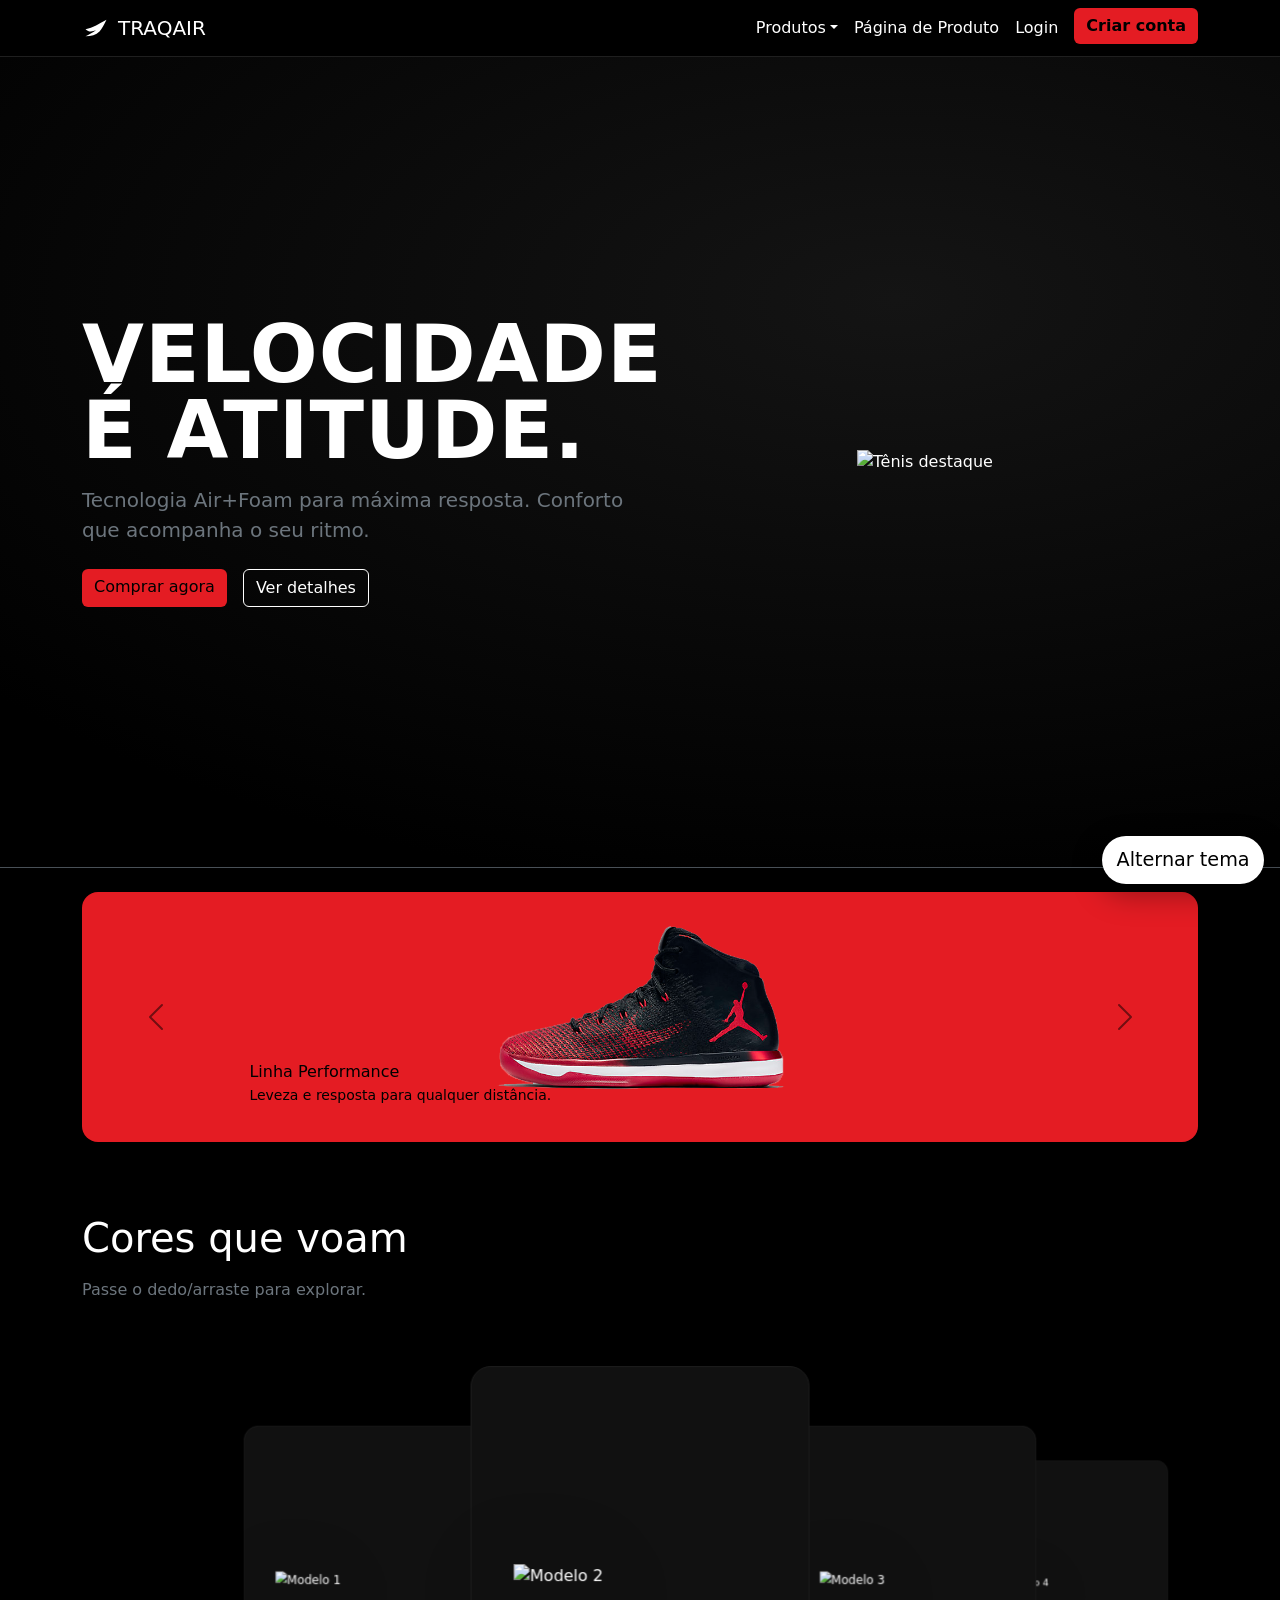
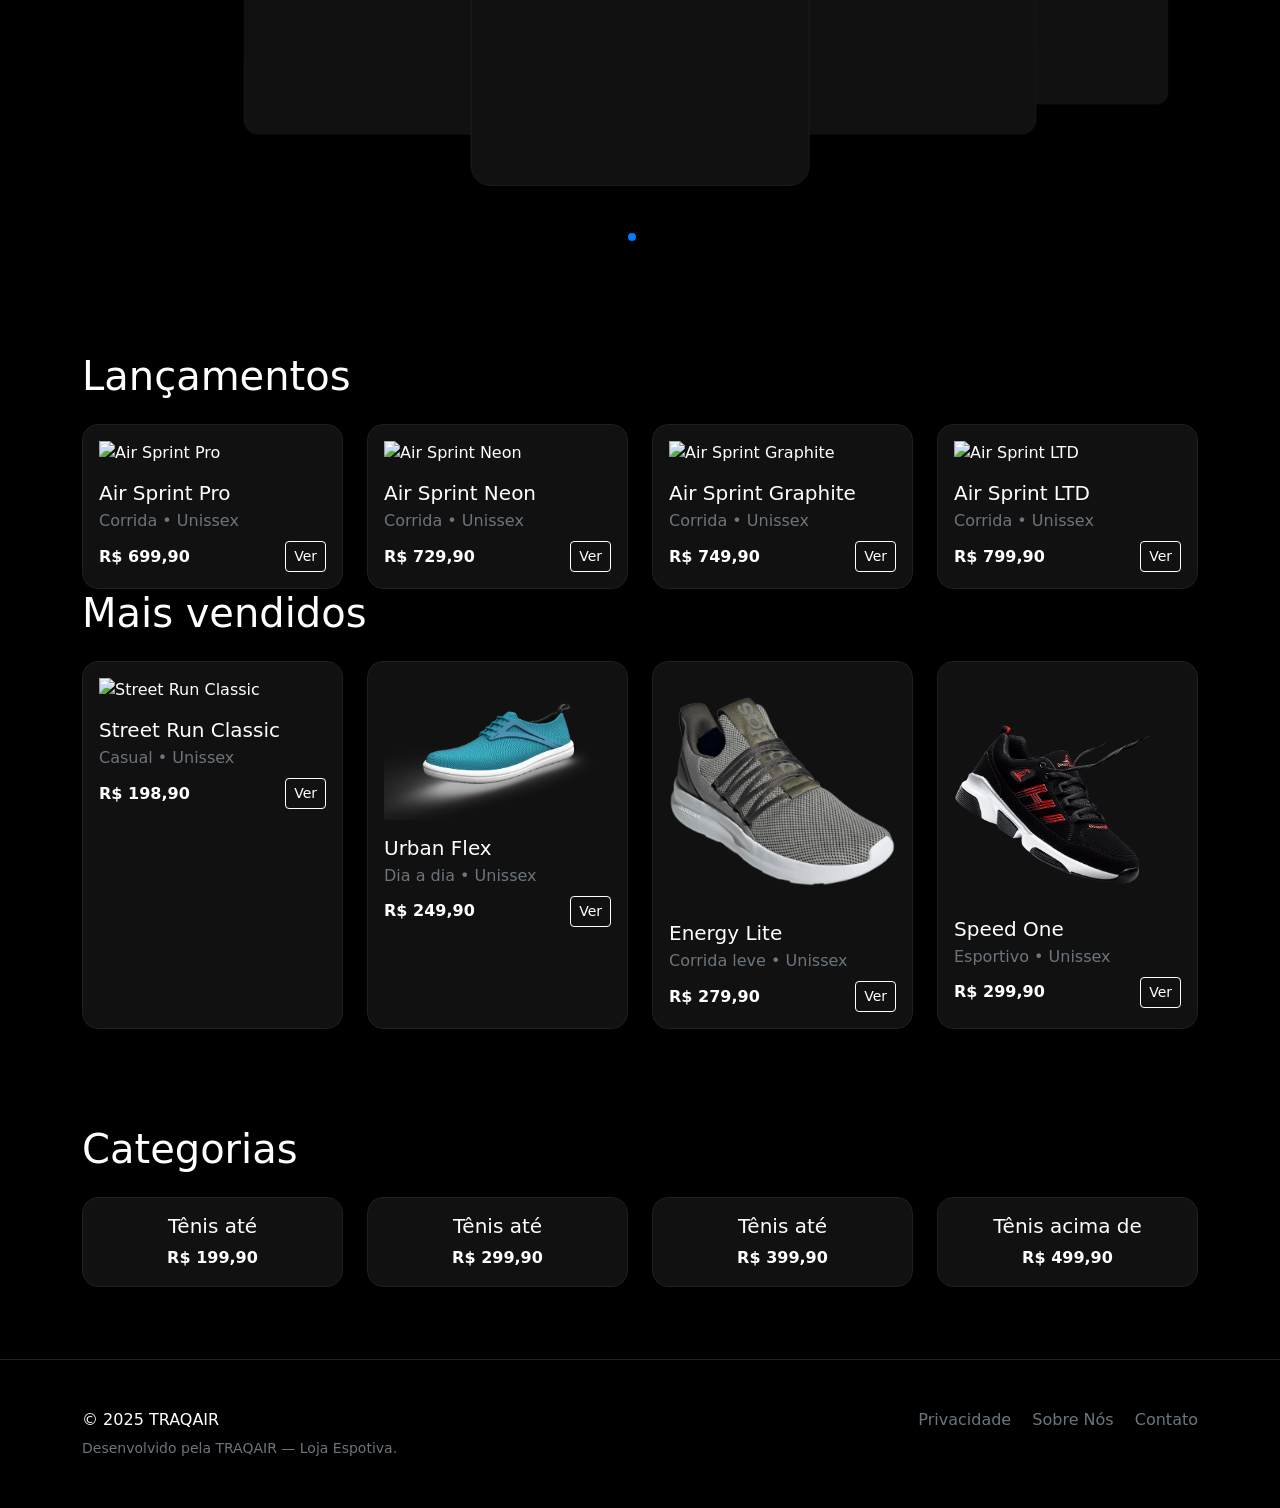
==== commit b7630c80: "modificaçoes" ====
--- a/HTML/index.html
+++ b/HTML/index.html
@@ -438,7 +438,9 @@
   </div>
   </div>
 
-  <!-- Toggle tema -->
+
+<!-- Toggle de tema -->
+<div class="theme-toggle" id="themeToggle" role="button" aria-pressed="false" aria-label="Alternar tema">Alternar tema</div>
 
   <!-- JS -->
   <script src="https://cdn.jsdelivr.net/npm/bootstrap@5.3.3/dist/js/bootstrap.bundle.min.js"></script>
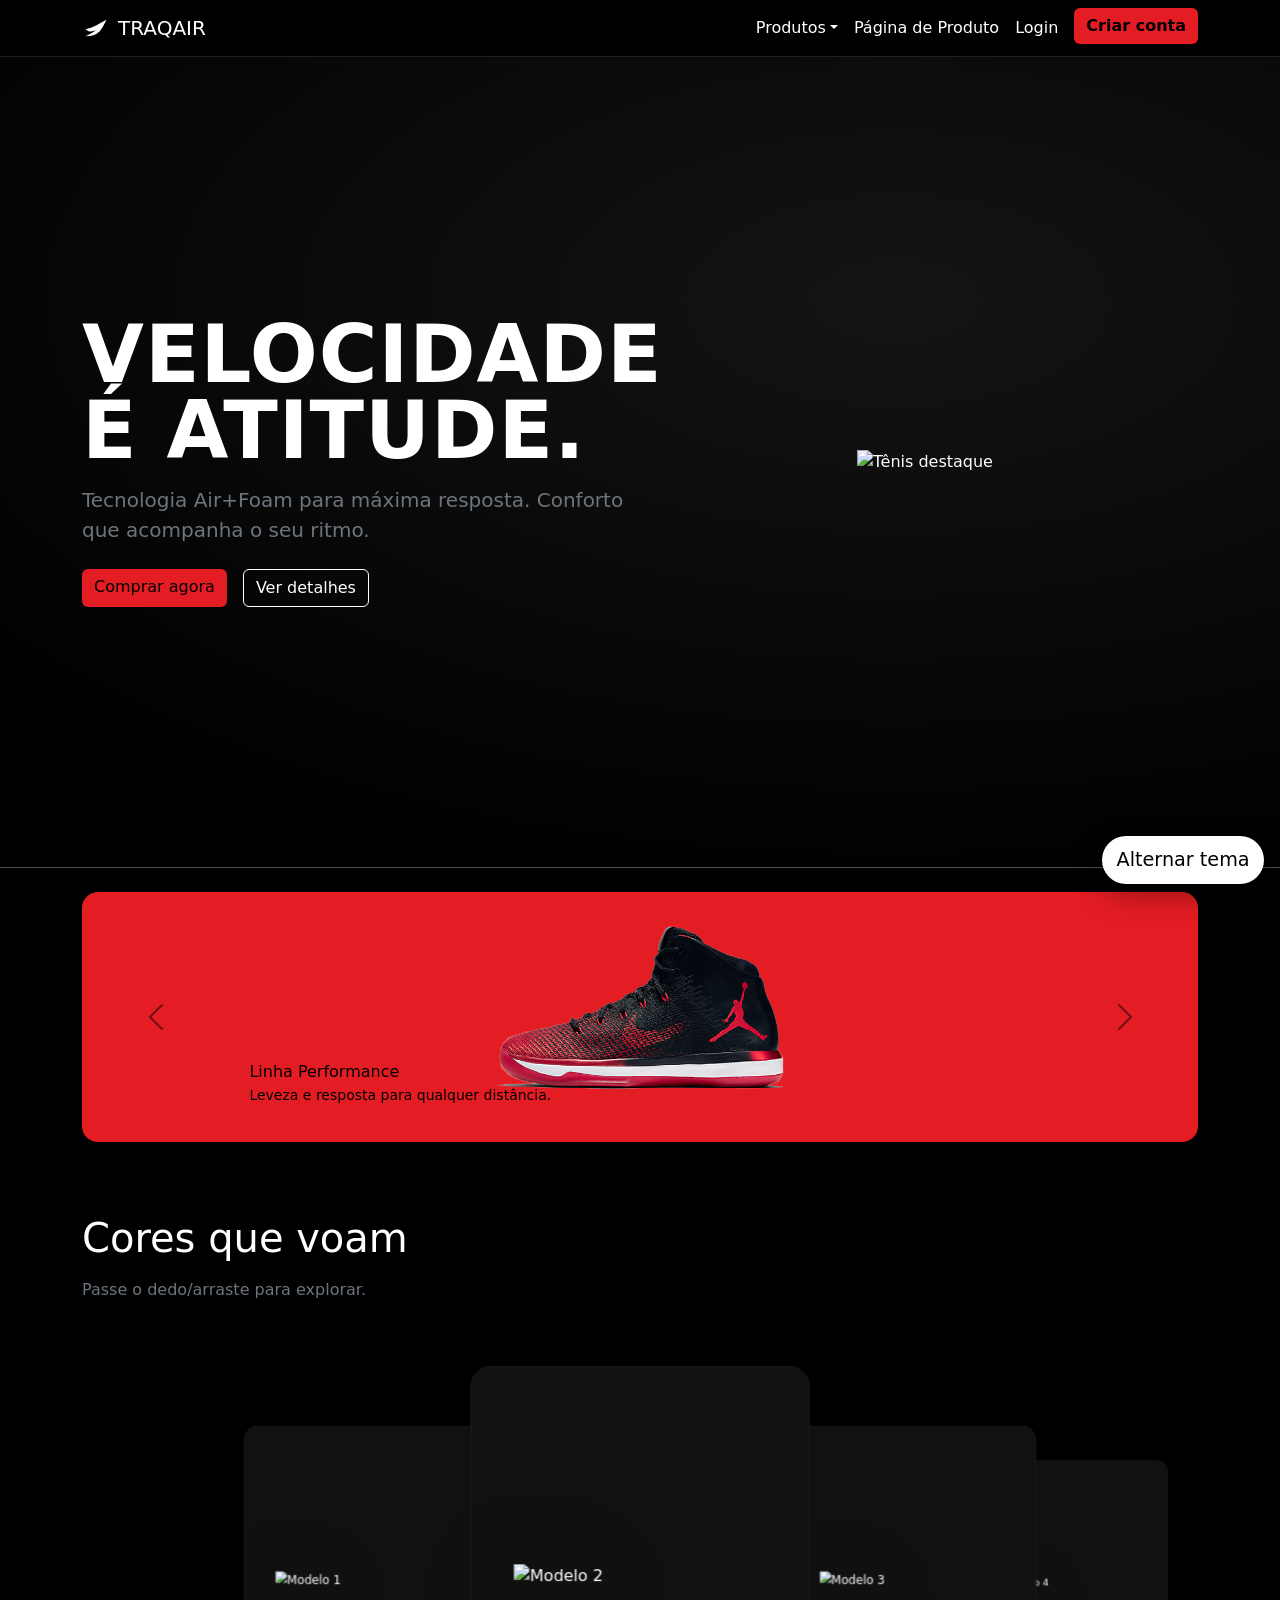
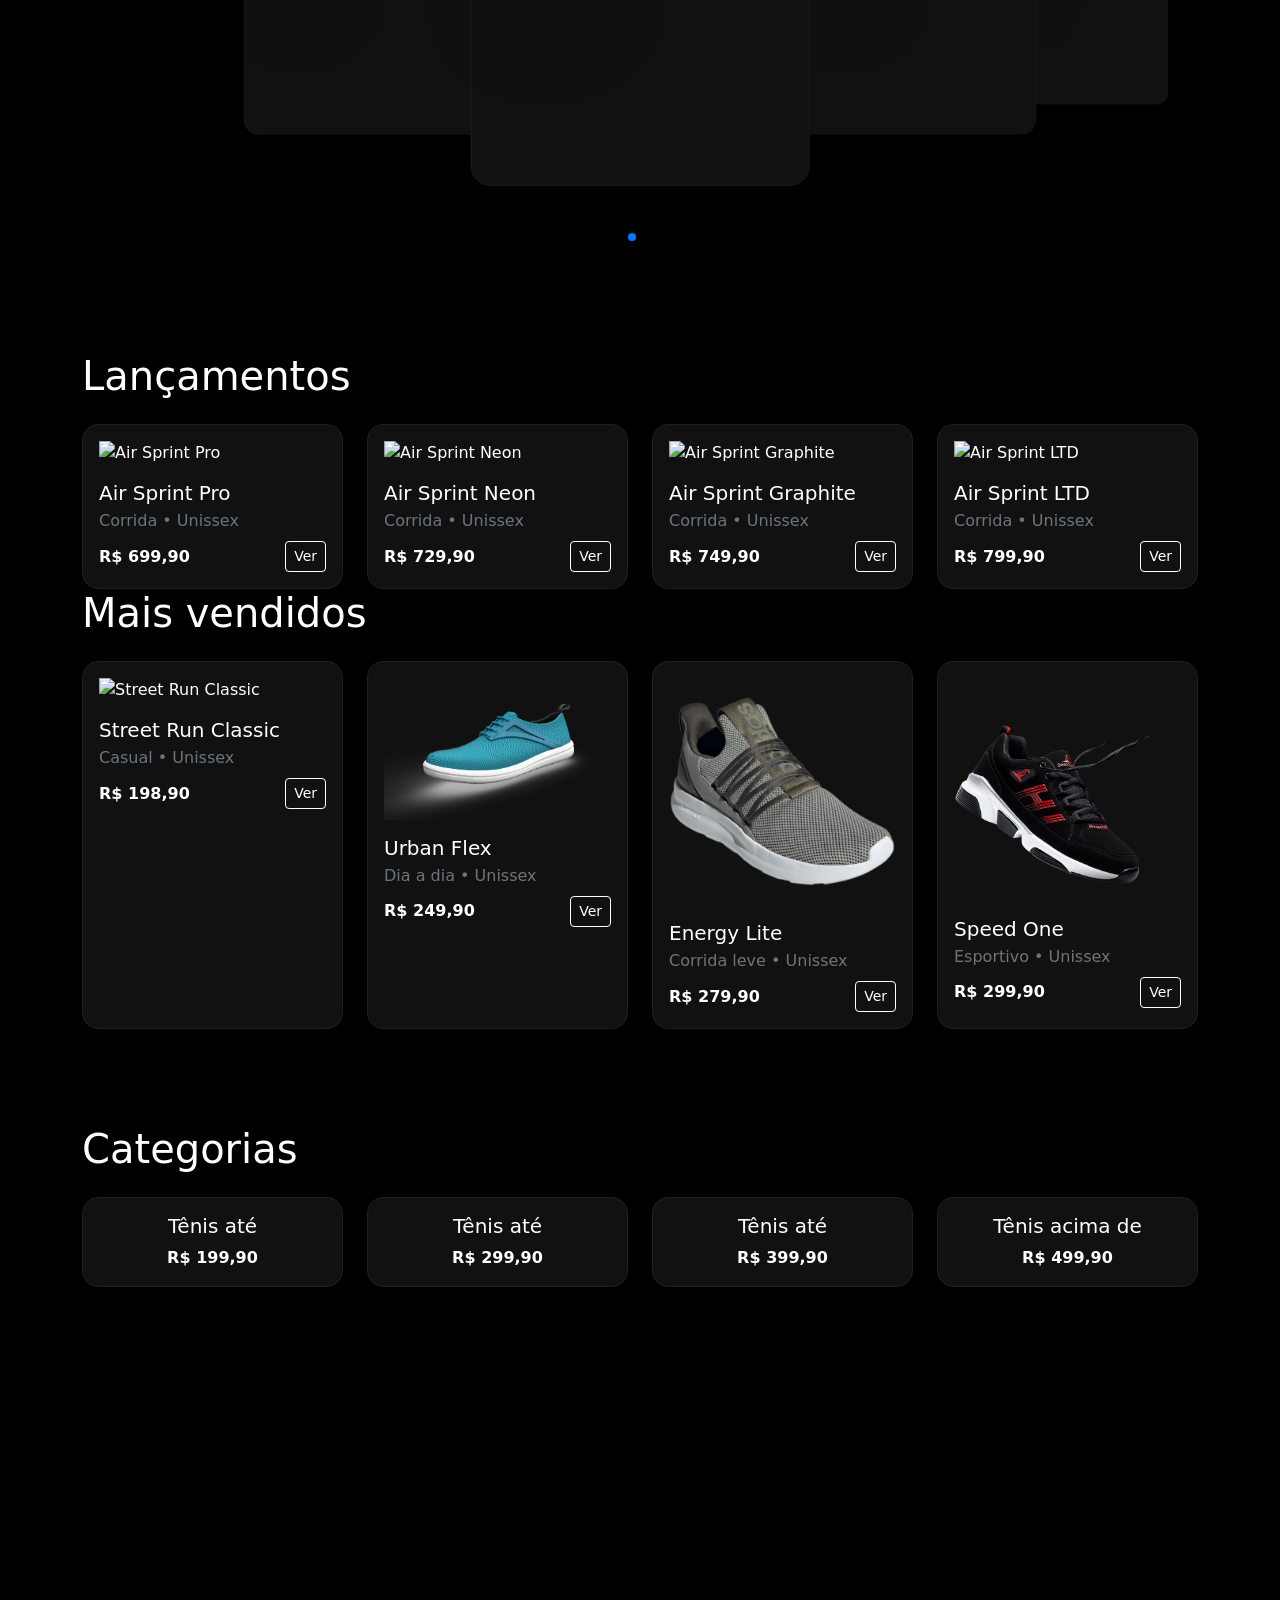
==== commit 6435d689: "modificaçoes" ====
--- a/HTML/index.html
+++ b/HTML/index.html
@@ -9,6 +9,7 @@
   <link rel="icon" type="image/png" href="/imagens/icon-favicon.png">
   <!-- Bootstrap 5 -->
   <link href="https://cdn.jsdelivr.net/npm/bootstrap@5.3.3/dist/css/bootstrap.min.css" rel="stylesheet">
+  <link href="https://cdn.jsdelivr.net/npm/aos@2.3.4/dist/aos.css" rel="stylesheet">
 
   <!-- Swiper (carrossel moderno) -->
   <link rel="stylesheet" href="https://cdn.jsdelivr.net/npm/swiper@11/swiper-bundle.min.css" />
@@ -19,7 +20,7 @@
 <body>
 
   <!-- NAVBAR -->
-  <nav class="navbar navbar-expand-lg sticky-top border-bottom">
+  <nav class="navbar navbar-expand-lg sticky-top border-bottom"data-aos="fade-up">
     <div class="container">
       <a class="navbar-brand d-flex align-items-center gap-2" href="index.html">
         <svg width="28" height="28" viewBox="0 0 24 24" fill="currentColor" role="img" aria-hidden="true">
@@ -56,7 +57,7 @@
   </nav>
 
   <!-- HERO -->
-  <header class="hero">
+  <header class="hero" data-aos="fade-up">
     <div class="container">
       <div class="row align-items-center g-4">
         <div class="col-12 col-lg-6 order-2 order-lg-1">
@@ -77,7 +78,7 @@
   </header>
 
   <!-- CAROUSEL BOOTSTRAP (banners) -->
-  <section class="py-4 border-top">
+  <section class="py-4 border-top" data-aos="fade-up">
     <div id="promoCarousel" class="carousel slide container" data-bs-ride="carousel">
       <div class="carousel-inner rounded-4 overflow-hidden">
         <div class="carousel-item active">
@@ -121,7 +122,7 @@
 
 
   <!-- SWIPER COVERFLOW -->
-  <section class="container py-5" id="swiperShow">
+  <section class="container py-5"data-aos="fade-up" id="swiperShow">
     <h2 class="h1 mb-3">Cores que voam</h2>
     <p class="text-secondary mb-4">Passe o dedo/arraste para explorar.</p>
 
@@ -141,11 +142,11 @@
   </section>
 
   <!-- PRODUTOS -->
-  <section class="container py-5" id="lancamentos">
+  <section class="container py-5" data-aos="fade-up" id="lancamentos">
     <h2 class="h1 mb-4">Lançamentos</h2>
     <div class="row g-4">
       <!-- Produto 1 -->
-      <div class="col-12 col-sm-6 col-lg-3 produto" data-preco="699.90">
+      <div class="col-12 col-sm-6 col-lg-3 produto" data-aos="fade-up"data-preco="699.90">
         <div class="product-card p-3">
           <img src="https://pngimg.com/uploads/running_shoes/running_shoes_PNG5819.png" class="w-100 mb-3"
             alt="Air Sprint Pro" loading="lazy">
@@ -158,7 +159,7 @@
         </div>
       </div>
       <!-- Produto 2 -->
-      <div class="col-12 col-sm-6 col-lg-3 produto" data-preco="729.90">
+      <div class="col-12 col-sm-6 col-lg-3 produto" data-aos="fade-up" data-preco="729.90">
         <div class="product-card p-3">
           <img src="https://pngimg.com/uploads/running_shoes/running_shoes_PNG5821.png" class="w-100 mb-3"
             alt="Air Sprint Neon" loading="lazy">
@@ -171,7 +172,7 @@
         </div>
       </div>
       <!-- Produto 3 -->
-      <div class="col-12 col-sm-6 col-lg-3 produto" data-preco="749.90">
+      <div class="col-12 col-sm-6 col-lg-3 produto"data-aos="fade-up" data-preco="749.90">
         <div class="product-card p-3">
           <img src="https://pngimg.com/uploads/running_shoes/running_shoes_PNG5822.png" class="w-100 mb-3"
             alt="Air Sprint Graphite" loading="lazy">
@@ -184,7 +185,7 @@
         </div>
       </div>
       <!-- Produto 4 -->
-      <div class="col-12 col-sm-6 col-lg-3 produto" data-preco="799.90">
+      <div class="col-12 col-sm-6 col-lg-3 produto"data-aos="fade-up"data-preco="799.90">
         <div class="product-card p-3">
           <img src="https://pngimg.com/uploads/running_shoes/running_shoes_PNG5826.png" class="w-100 mb-3"
             alt="Air Sprint LTD" loading="lazy">
@@ -198,9 +199,9 @@
       </div>
     </div>
 
-    <h2 class="h1 mb-4" id="mais-vendidos">Mais vendidos</h2>
+    <h2 class="h1 mb-4" id="mais-vendidos"data-aos="fade-up">Mais vendidos</h2>
     <div class="row g-4">
-      <div class="col-12 col-sm-6 col-lg-3 produto" data-preco="189.90">
+      <div class="col-12 col-sm-6 col-lg-3 produto"data-aos="fade-up" data-preco="189.90">
         <div class="product-card p-3">
           <img src="https://pngimg.com/uploads/running_shoes/running_shoes_PNG5827.png" class="w-100 mb-3"
             alt="Street Run Classic" loading="lazy">
@@ -212,7 +213,7 @@
           </div>
         </div>
       </div>
-      <div class="col-12 col-sm-6 col-lg-3 produto" data-preco="249.90">
+      <div class="col-12 col-sm-6 col-lg-3 produto"data-aos="fade-up" data-preco="249.90">
 
         <div class="product-card p-3">
           <img src="../imagens/UrbanFlex-tenis.png" class="w-100 mb-3" alt="Urban Flex" loading="lazy">
@@ -224,7 +225,7 @@
           </div>
         </div>
       </div>
-      <div class="col-12 col-sm-6 col-lg-3 produto" data-preco="279.90">
+      <div class="col-12 col-sm-6 col-lg-3 produto"data-aos="fade-up" data-preco="279.90">
         <div class="product-card p-3">
           <img src="/imagens/energy-tenis.png" class="w-100 mb-3" alt="Energy Lite" loading="lazy">
           <h3 class="h5 mb-1">Energy Lite</h3>
@@ -235,7 +236,7 @@
           </div>
         </div>
       </div>
-      <div class="col-12 col-sm-6 col-lg-3 produto" data-preco="299.90">
+      <div class="col-12 col-sm-6 col-lg-3 produto"data-aos="fade-up" data-preco="299.90">
         <div class="product-card p-3">
           <img src="/imagens/speed-one.png" class="w-100 mb-3" alt="Speed One" loading="lazy">
           <h3 class="h5 mb-1">Speed One</h3>
@@ -249,13 +250,13 @@
     </div>
   </section>
 
-  <section class="container py-5" id="categorias">
+  <section class="container py-5"data-aos="fade-up" id="categorias">
     <h2 class="h1 mb-4">Categorias</h2>
     <div class="row g-4">
 
       <!-- Categoria 1 -->
       <div class="col-12 col-sm-6 col-lg-3">
-        <div class="product-card p-3 text-center categoria" data-faixa="ate199">
+        <div class="product-card p-3 text-center categoria"data-aos="fade-up" data-faixa="ate199">
           <h3 class="h5 mb-2">Tênis até</h3>
           <strong class="price">R$ 199,90</strong>
         </div>
@@ -263,7 +264,7 @@
 
       <!-- Categoria 2 -->
       <div class="col-12 col-sm-6 col-lg-3">
-        <div class="product-card p-3 text-center categoria" data-faixa="ate299">
+        <div class="product-card p-3 text-center categoria"data-aos="fade-up" data-faixa="ate299">
           <h3 class="h5 mb-2">Tênis até</h3>
           <strong class="price">R$ 299,90</strong>
         </div>
@@ -271,7 +272,7 @@
 
       <!-- Categoria 3 -->
       <div class="col-12 col-sm-6 col-lg-3">
-        <div class="product-card p-3 text-center categoria" data-faixa="ate399">
+        <div class="product-card p-3 text-center categoria"data-aos="fade-up" data-faixa="ate399">
           <h3 class="h5 mb-2">Tênis até</h3>
           <strong class="price">R$ 399,90</strong>
         </div>
@@ -279,7 +280,7 @@
 
       <!-- Categoria 4 -->
       <div class="col-12 col-sm-6 col-lg-3">
-        <div class="product-card p-3 text-center categoria" data-faixa="acima499">
+        <div class="product-card p-3 text-center categoria"data-aos="fade-up" data-faixa="acima499">
           <h3 class="h5 mb-2">Tênis acima de</h3>
           <strong class="price">R$ 499,90</strong>
         </div>
@@ -294,7 +295,7 @@
 
 
   <!-- RODAPÉ -->
-  <footer class="py-5">
+  <footer class="py-5" data-aos="fade-up">
     <div class="container">
       <div class="row gy-3">
         <div class="col-12 col-md-6">
@@ -442,6 +443,13 @@
 <!-- Toggle de tema -->
 <div class="theme-toggle" id="themeToggle" role="button" aria-pressed="false" aria-label="Alternar tema">Alternar tema</div>
 
+<script src="https://cdn.jsdelivr.net/npm/aos@2.3.4/dist/aos.js"></script>
+<script>
+  AOS.init({
+    duration: 1000, // tempo da animação
+    once: true      // anima apenas uma vez
+  });
+</script>
   <!-- JS -->
   <script src="https://cdn.jsdelivr.net/npm/bootstrap@5.3.3/dist/js/bootstrap.bundle.min.js"></script>
   <script src="https://cdn.jsdelivr.net/npm/swiper@11/swiper-bundle.min.js"></script>
--- a/CSS/style.css
+++ b/CSS/style.css
@@ -272,3 +272,16 @@
   border: 1px solid var(--border);
   border-radius: 12px
 }
+
+
+
+.fade-in {
+  opacity: 0;
+  transform: translateY(50px); /* começa deslocado para baixo */
+  transition: opacity 1s ease, transform 1s ease;
+}
+
+.fade-in.show {
+  opacity: 1;
+  transform: translateY(0); /* volta à posição normal */
+}
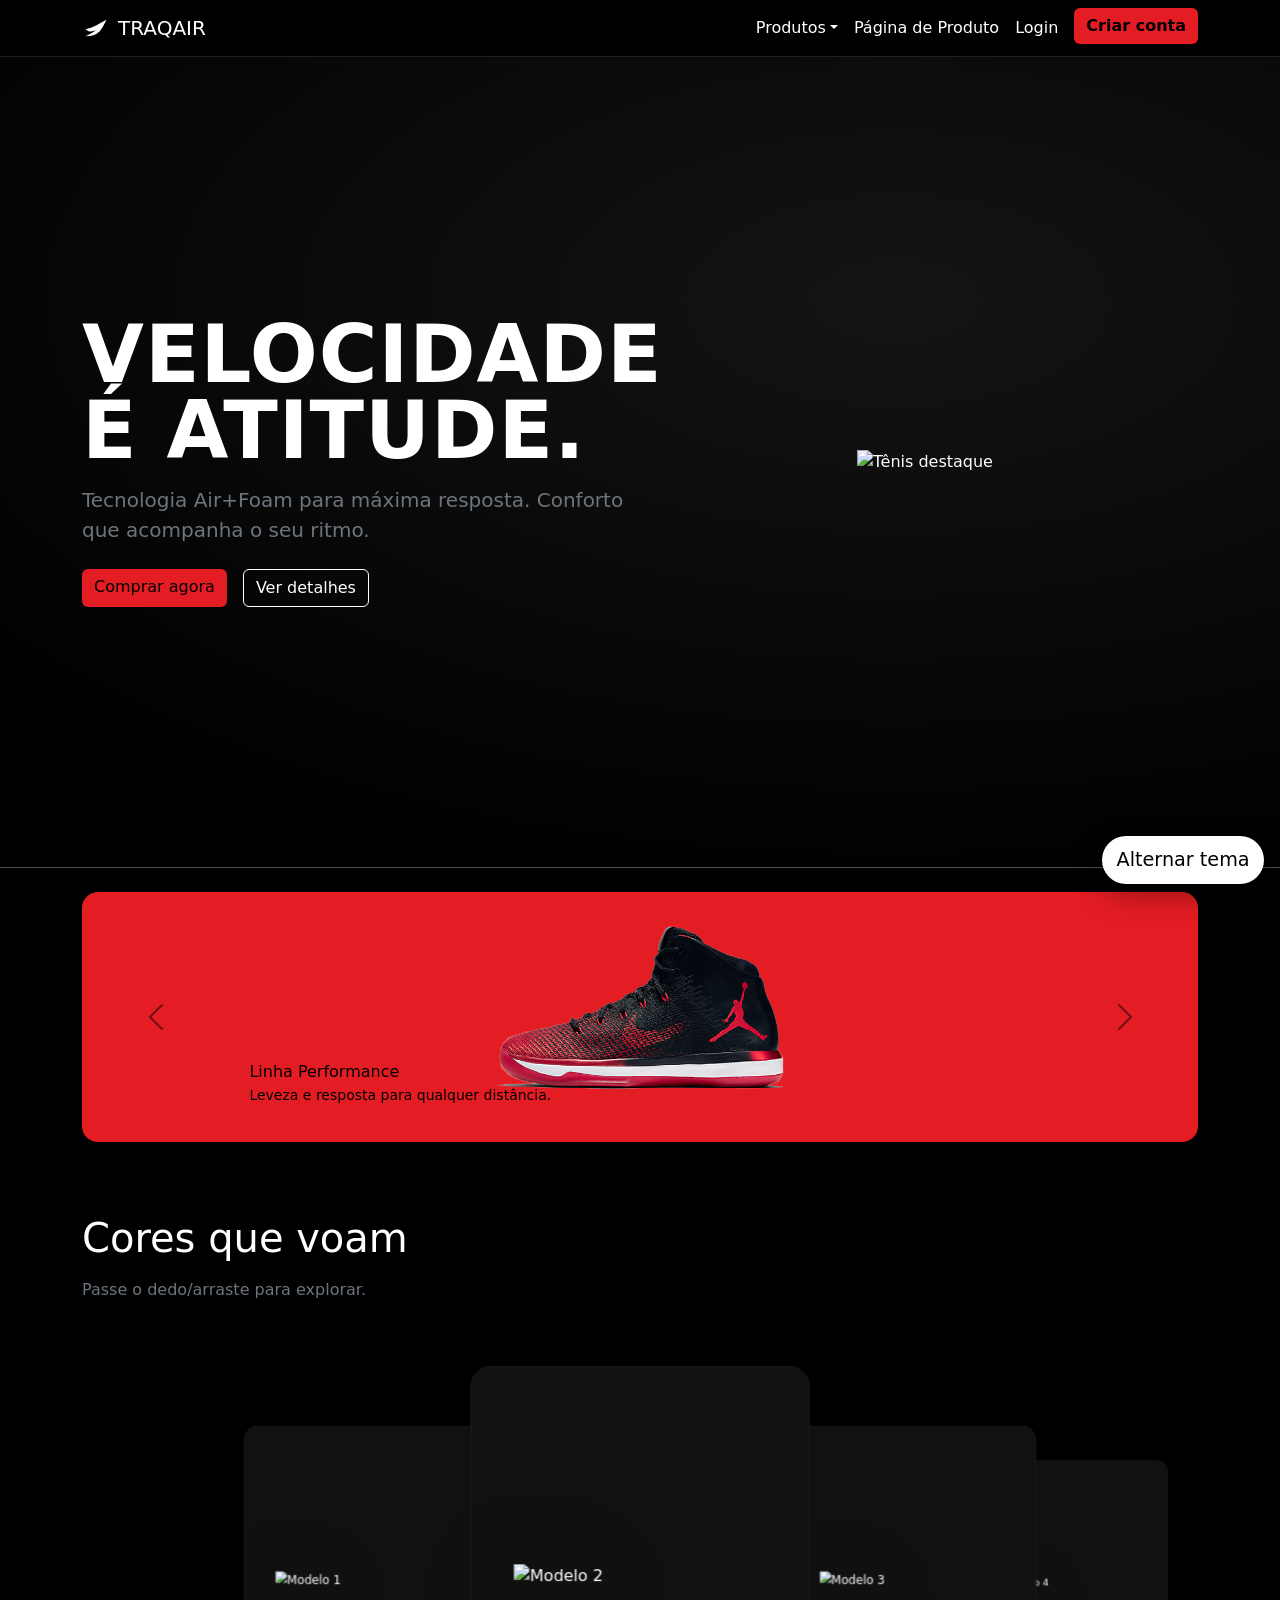
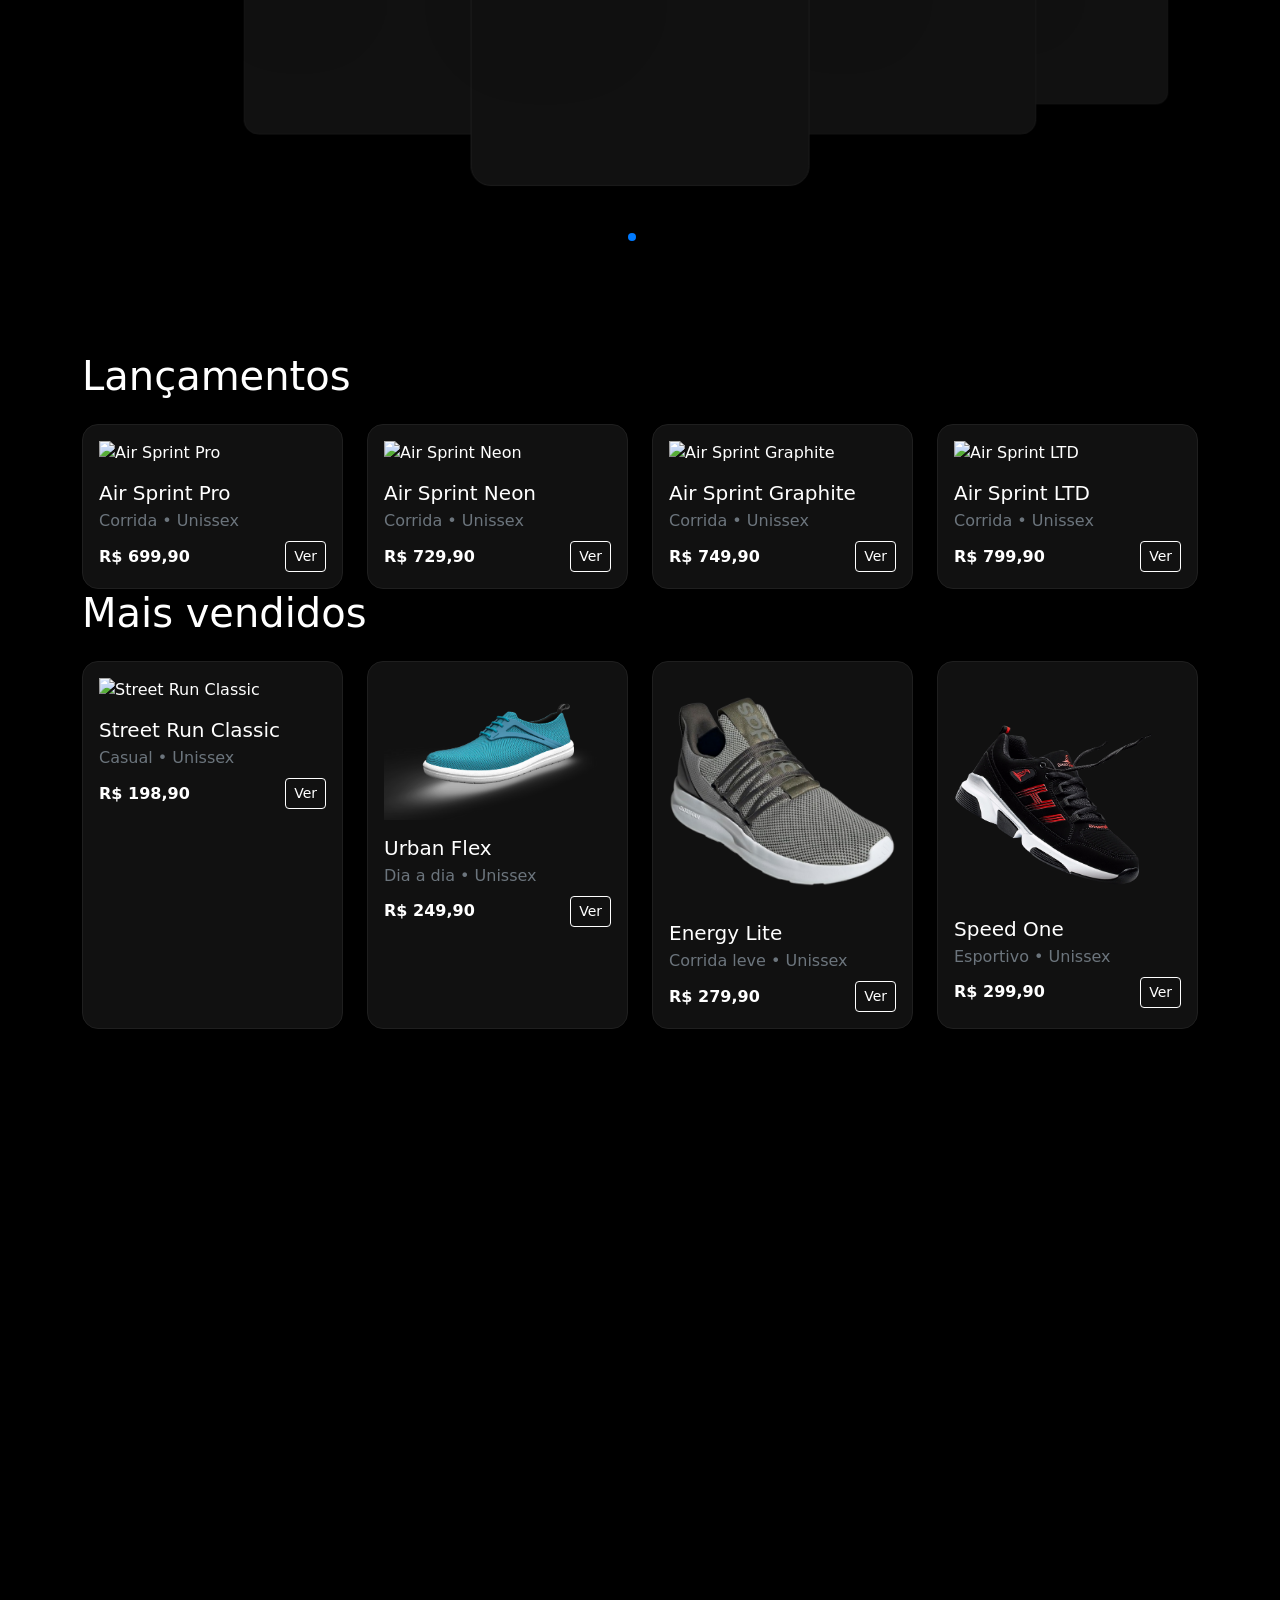
==== commit 3e9e3109: "figama" ====
--- a/HTML/index.html
+++ b/HTML/index.html
@@ -278,6 +278,7 @@
         </div>
       </div>
 
+  
       <!-- Categoria 4 -->
       <div class="col-12 col-sm-6 col-lg-3">
         <div class="product-card p-3 text-center categoria"data-aos="fade-up" data-faixa="acima499">
